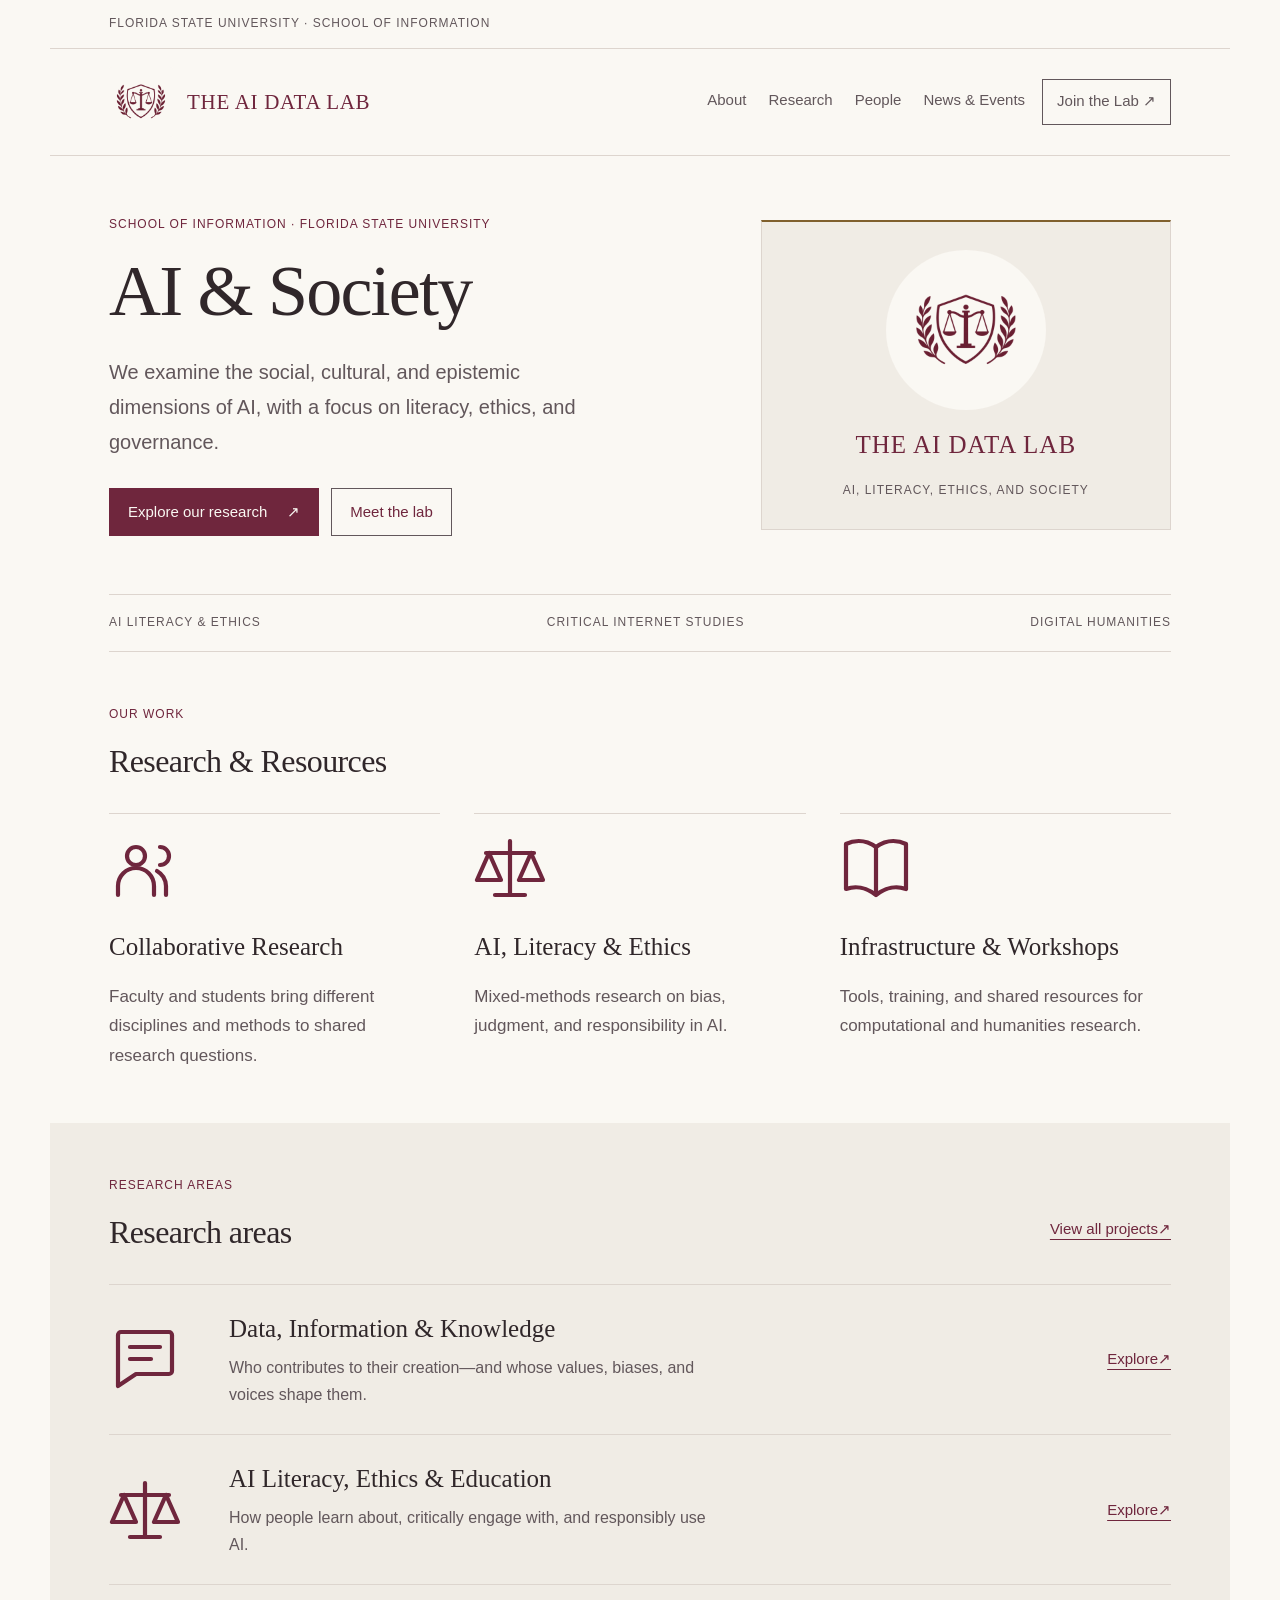
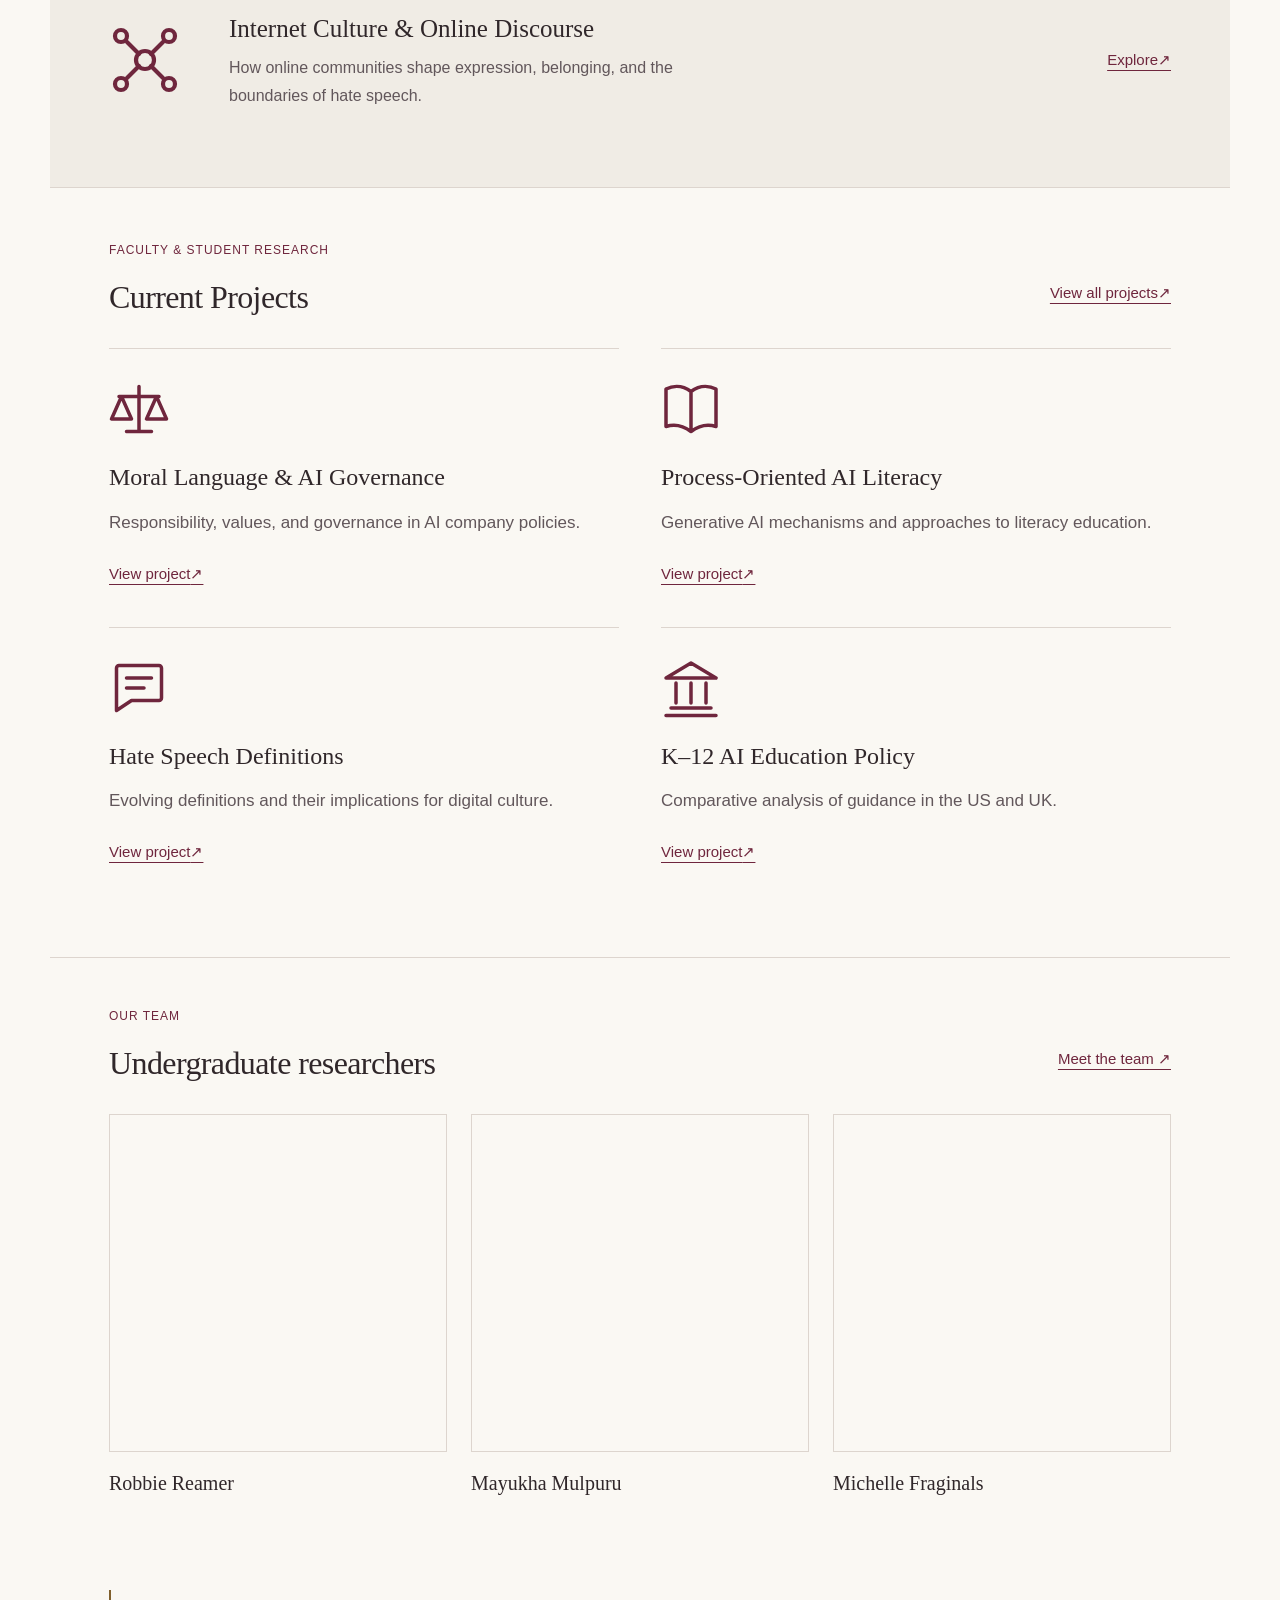
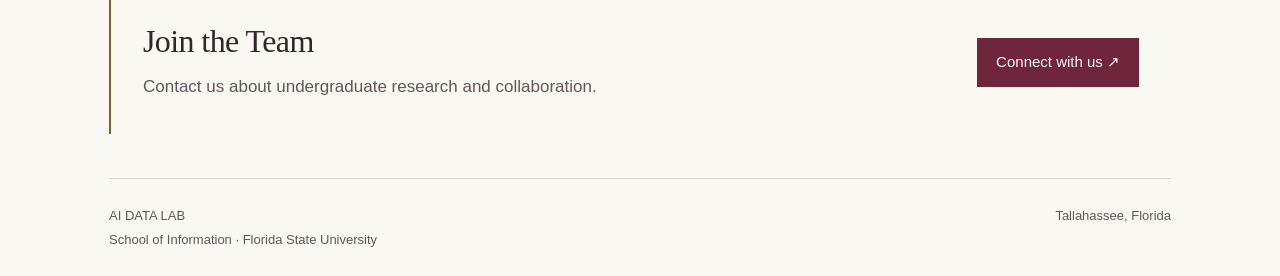
==== index.html @ b568119b "Add files via upload Update website" ====
<!doctype html>
<html lang="en"><head><meta charset="utf-8"><meta name="viewport" content="width=device-width, initial-scale=1"><meta name="description" content="AI Data Lab at Florida State University: interdisciplinary research on AI, literacy, ethics, governance, and society."><meta name="color-scheme" content="light dark"><title>AI Data Lab | Florida State University</title><link rel="icon" href="[data-uri]" type="image/png"><style>
#adl-preview{--adl-paper:light-dark(#faf8f3,#1e1b1b);--adl-ink:light-dark(#30272a,#f6eeea);--adl-wine:light-dark(#6f263d,#e2acbb);--adl-muted:light-dark(#71666a,#bdb0b4);--adl-rule:light-dark(#ddd5ce,#4b3d42);--adl-panel:light-dark(#f0ece5,#2c2528);--adl-gold:light-dark(#9a783e,#d6b878);color-scheme:light dark;background:var(--adl-paper);color:var(--adl-ink);font:15px/1.65 Arial,Helvetica,sans-serif;min-width:0}
#adl-preview *{box-sizing:border-box}#adl-preview h1,#adl-preview h2,#adl-preview h3,#adl-preview p{margin:0}#adl-preview button,#adl-preview a{font:inherit}#adl-preview button{cursor:auto}#adl-preview a{color:inherit}#adl-preview button:focus-visible,#adl-preview a:focus-visible{outline:2px solid var(--adl-gold);outline-offset:5px}#adl-preview .adl-top{padding:12px 5%;border-bottom:1px solid var(--adl-rule);font-size:10px;letter-spacing:2px;text-transform:uppercase;color:var(--adl-muted)}#adl-preview .adl-header{padding:22px 5%;display:flex;align-items:center;justify-content:space-between;gap:24px;border-bottom:1px solid var(--adl-rule)}#adl-preview .adl-brand{border:0;background:none;color:var(--adl-wine);display:flex;align-items:center;gap:12px;text-align:left;padding:0}#adl-preview .adl-mark{font-family:Georgia,serif;font-style:italic;font-size:34px;border:1px solid var(--adl-wine);width:44px;height:46px;display:grid;place-items:center;line-height:1}#adl-preview .adl-brand strong{font-size:16px;font-weight:500;letter-spacing:1px}#adl-preview .adl-brand small{display:block;font-size:10px;letter-spacing:1px;color:var(--adl-muted)}#adl-preview nav{display:flex;gap:22px;flex-wrap:wrap;align-items:center}#adl-preview nav button{padding:6px 0;background:none;border:0;border-bottom:1px solid transparent;color:var(--adl-muted);font-size:12px}#adl-preview nav button[aria-current="page"]{color:var(--adl-wine);border-bottom-color:var(--adl-wine)}#adl-preview nav button.adl-nav-join{padding:8px 14px;border:1px solid var(--adl-rule);color:var(--adl-ink)}#adl-preview .adl-hero{display:grid;grid-template-columns:1.15fr 1fr;align-items:center;gap:40px;padding:64px 5% 58px}#adl-preview .adl-eyebrow{font-size:10px;letter-spacing:2px;text-transform:uppercase;color:var(--adl-wine);display:block;margin-bottom:22px}#adl-preview h1{font:400 clamp(35px,5.1vw,61px)/1.09 Georgia,serif;letter-spacing:-1.8px}#adl-preview h1 em{font-weight:400;color:var(--adl-wine)}#adl-preview .adl-lead{max-width:470px;color:var(--adl-muted);font-size:15px;margin-top:24px;line-height:1.8}#adl-preview .adl-actions{display:flex;flex-wrap:wrap;gap:12px;margin-top:28px;align-items:center}#adl-preview .adl-action{border:1px solid var(--adl-wine);background:var(--adl-wine);color:var(--adl-paper);padding:12px 19px;font-size:12px;text-decoration:none;display:inline-flex;align-items:center;gap:20px}#adl-preview .adl-action.secondary{background:none;color:var(--adl-wine);border-color:var(--adl-rule)}#adl-preview .adl-art{padding:24px;background:var(--adl-panel);border-top:2px solid var(--adl-gold)}#adl-preview .adl-art img{width:100%;height:auto;display:block;background:#fff}#adl-preview .adl-art-label{display:flex;justify-content:space-between;gap:20px;margin-top:18px;font-size:9px;letter-spacing:1.2px;text-transform:uppercase;color:var(--adl-muted)}#adl-preview .adl-bar{border-block:1px solid var(--adl-rule);margin:0 5%;padding:17px 0;display:flex;gap:20px;justify-content:space-between;flex-wrap:wrap;font-size:10px;letter-spacing:1.5px;text-transform:uppercase;color:var(--adl-muted)}#adl-preview .adl-section{padding:48px 5%}#adl-preview .adl-section-head{display:flex;justify-content:space-between;align-items:end;gap:20px;margin-bottom:28px}#adl-preview h2{font:400 32px/1.2 Georgia,serif;letter-spacing:-.6px}#adl-preview .adl-textlink{border:0;background:none;color:var(--adl-wine);padding:0;font-size:12px;text-decoration:underline;text-underline-offset:5px}#adl-preview .adl-areas{display:grid;grid-template-columns:repeat(3,minmax(0,1fr));gap:28px}#adl-preview .adl-area{padding-top:18px;border-top:1px solid var(--adl-rule)}#adl-preview .adl-area i{color:var(--adl-gold);font-style:normal;font-size:11px;letter-spacing:1px}#adl-preview h3{font:400 21px/1.3 Georgia,serif;margin:14px 0 12px}#adl-preview .adl-area p,#adl-preview .adl-project p{font-size:13px;color:var(--adl-muted);line-height:1.75}#adl-preview .adl-projects{background:var(--adl-panel)}#adl-preview .adl-project{display:grid;grid-template-columns:1fr 1.1fr auto;align-items:center;gap:25px;padding:24px 0;border-top:1px solid var(--adl-rule)}#adl-preview .adl-project h3{margin:0;font-size:22px}#adl-preview .adl-project .adl-tag{font-size:9px;color:var(--adl-wine);text-transform:uppercase;letter-spacing:1.5px;margin-bottom:8px;display:block}#adl-preview .adl-invite{margin:44px 5%;padding:32px;border-left:2px solid var(--adl-gold);display:flex;align-items:center;justify-content:space-between;gap:24px}#adl-preview .adl-invite p{margin-top:10px;color:var(--adl-muted);font-size:13px;max-width:510px}#adl-preview footer{margin:0 5%;padding:25px 0;border-top:1px solid var(--adl-rule);display:flex;justify-content:space-between;gap:20px;font-size:11px;color:var(--adl-muted)}#adl-preview .adl-inner{padding:54px 5% 64px;min-height:500px}#adl-preview .adl-inner h1{font-size:48px}#adl-preview .adl-inner .adl-lead{max-width:650px;margin-bottom:36px}#adl-preview .adl-bio{display:grid;grid-template-columns:190px 1fr;gap:38px;margin-top:35px}#adl-preview .adl-bio img{width:100%;height:auto}#adl-preview .adl-bio p{color:var(--adl-muted);max-width:600px}#adl-preview .adl-email{overflow-wrap:anywhere;font-size:22px;color:var(--adl-wine)}#adl-preview [hidden]{display:none!important}
@media(max-width:720px){#adl-preview .adl-header{align-items:flex-start;flex-direction:column;gap:18px}#adl-preview nav{gap:18px}#adl-preview .adl-hero{grid-template-columns:1fr;padding-block:38px;gap:30px}#adl-preview h1{font-size:46px}#adl-preview .adl-art{max-width:430px}#adl-preview .adl-areas{grid-template-columns:1fr;gap:22px}#adl-preview .adl-project{grid-template-columns:1fr;gap:10px}#adl-preview .adl-project>span{display:none}#adl-preview .adl-invite{margin-block:20px;display:block;padding:24px}#adl-preview .adl-invite .adl-action{margin-top:22px}#adl-preview .adl-section-head{align-items:start;flex-direction:column}#adl-preview .adl-bio{grid-template-columns:1fr}#adl-preview .adl-bio img{max-width:190px}#adl-preview footer{flex-direction:column}#adl-preview .adl-inner h1{font-size:38px}}
#adl-preview{position:relative;font-size:16px;--adl-muted:light-dark(#62575b,#d0c2c7);--adl-gold:light-dark(#80602d,#d6b878)}
#adl-preview .adl-top{font-size:12px;letter-spacing:1px;padding-block:14px}
#adl-preview .adl-header{gap:24px;padding-block:18px}
#adl-preview .adl-brand{gap:14px;min-height:64px}
#adl-preview .adl-emblem{width:64px;height:70px;object-fit:contain;background:#faf8f3;border-radius:3px;padding:3px;flex-shrink:0}
#adl-preview .adl-brand strong{font-family:Georgia,serif;font-size:21px;letter-spacing:.7px;line-height:1.25;display:block}
#adl-preview .adl-brand small{font-size:12px;letter-spacing:.5px;margin-top:5px}
#adl-preview nav{gap:14px}
#adl-preview nav button{min-height:44px;font-size:14px;padding:9px 5px}
#adl-preview nav button.adl-nav-join{padding:9px 14px;border-color:var(--adl-muted)}
#adl-preview nav button[aria-current="page"]{border-bottom:3px solid var(--adl-wine);font-weight:600}
#adl-preview .adl-eyebrow{font-size:12px;letter-spacing:1.2px;margin-bottom:18px}
#adl-preview .adl-lead{font-size:17px;line-height:1.8}
#adl-preview .adl-action{min-height:48px;font-size:15px;padding:11px 18px;justify-content:center}
#adl-preview .adl-action.secondary{border-color:var(--adl-muted)}
#adl-preview .adl-bar{font-size:12px;letter-spacing:1px;gap:16px}
#adl-preview .adl-textlink{font-size:15px;min-height:44px;text-align:left;padding-block:8px}
#adl-preview .adl-area i,#adl-preview .adl-project .adl-tag{font-size:12px;letter-spacing:1px}
#adl-preview .adl-area p,#adl-preview .adl-project p,#adl-preview .adl-invite p{font-size:16px;line-height:1.8}
#adl-preview .adl-art{background:var(--adl-panel);padding:32px;text-align:center;display:flex;align-items:center;flex-direction:column;gap:20px}
#adl-preview .adl-art .adl-hero-crest{width:180px;height:180px;object-fit:contain;background:#faf8f3;border-radius:50%;padding:20px}
#adl-preview .adl-art-wordmark{font:400 29px/1.2 Georgia,serif;letter-spacing:1px;color:var(--adl-wine)}
#adl-preview .adl-art-label{display:block;margin:0;font-size:12px;line-height:1.7;letter-spacing:1px}
#adl-preview footer{font-size:13px;line-height:1.8}
#adl-preview :is(button,a):focus-visible{outline:3px solid var(--adl-wine);outline-offset:4px;box-shadow:0 0 0 6px var(--adl-paper)}
#adl-preview .adl-skip{position:absolute;top:8px;left:5%;z-index:10;transform:translateY(-180%);padding:12px 18px;background:var(--adl-paper);color:var(--adl-ink);border:2px solid var(--adl-wine);font-size:16px}
#adl-preview .adl-skip:focus{transform:none}
#adl-preview .adl-sr{position:absolute;width:1px;height:1px;padding:0;margin:-1px;overflow:hidden;clip-path:inset(50%);white-space:nowrap;border:0}
#adl-preview .adl-inner a:not(.adl-action){text-decoration:underline;text-underline-offset:4px;display:inline-block;min-height:44px;padding-block:5px}
#adl-preview .adl-email{font-size:clamp(18px,3vw,24px)}
@media(max-width:800px){#adl-preview .adl-header{align-items:flex-start;flex-direction:column;gap:12px}#adl-preview nav{width:100%;gap:5px 16px}#adl-preview .adl-hero{grid-template-columns:1fr;padding-block:38px}#adl-preview .adl-art{max-width:100%;width:100%}}
@media(max-width:420px){#adl-preview .adl-brand strong{font-size:19px}#adl-preview .adl-emblem{width:54px;height:60px}#adl-preview nav{gap:4px 10px}#adl-preview nav button{font-size:14px}#adl-preview h1{font-size:38px;letter-spacing:-1px}#adl-preview .adl-actions{align-items:stretch;flex-direction:column}#adl-preview .adl-inner{padding-top:36px}#adl-preview .adl-art-wordmark{font-size:25px}}
@media(prefers-reduced-motion:reduce){#adl-preview *,#adl-preview *::before,#adl-preview *::after{animation:none!important;transition:none!important;scroll-behavior:auto!important}}
@media(forced-colors:active){#adl-preview :is(button,a):focus-visible{outline:3px solid Highlight;box-shadow:none}#adl-preview nav button[aria-current="page"]{border-bottom:3px solid Highlight}#adl-preview .adl-action{border:2px solid ButtonText}}

#adl-preview .adl-project{grid-template-columns:1fr 1.15fr auto}#adl-preview .adl-project>button{white-space:nowrap}#adl-preview .adl-art{border:1px solid var(--adl-rule);border-top:2px solid var(--adl-gold)}#adl-preview .adl-art-wordmark{font-size:25px}#adl-preview .adl-hero{padding-block:50px}#adl-preview .adl-hero h1{font-size:clamp(44px,6vw,72px)}#adl-preview .adl-project h3{font-size:24px}#adl-preview .adl-area h3{margin-top:0}
@media(max-width:720px){#adl-preview .adl-project{grid-template-columns:1fr}#adl-preview .adl-project>button{justify-self:start}#adl-preview .adl-hero h1{font-size:44px}}
#adl-preview .adl-research-entry{display:grid;grid-template-columns:1fr 1.15fr;gap:40px;padding:34px 0;border-top:1px solid var(--adl-rule);scroll-margin-top:20px}
#adl-preview .adl-research-heading h2{font-size:28px;line-height:1.3}
#adl-preview .adl-research-heading .adl-eyebrow{margin-bottom:16px;line-height:1.7}
#adl-preview .adl-research-body>p{font-size:16px;line-height:1.8;color:var(--adl-muted);margin-bottom:18px}
#adl-preview details{border-top:1px solid var(--adl-rule)}
#adl-preview summary{min-height:48px;padding:12px 2px;font-size:14px;line-height:1.6;color:var(--adl-wine);text-decoration:underline;text-underline-offset:4px}
#adl-preview summary:focus-visible{outline:3px solid var(--adl-wine);outline-offset:4px}
#adl-preview .adl-citation{padding:6px 0 12px;font-size:14px;line-height:1.8;color:var(--adl-muted);overflow-wrap:anywhere}
#adl-preview .adl-citation a{font-size:14px;color:var(--adl-wine);margin-top:12px}
#adl-preview .adl-research-bottom{padding:32px 0;border-top:1px solid var(--adl-rule)}
#adl-preview .adl-research-bottom p{color:var(--adl-muted);margin:16px 0 24px;max-width:680px;font-size:16px;line-height:1.8}
#adl-preview .adl-home-ongoing{padding-top:36px;border-top:1px solid var(--adl-rule)}
#adl-preview .adl-home-projects{display:grid;grid-template-columns:1fr 1fr;gap:0 32px;margin-top:22px}
#adl-preview .adl-home-project{padding:22px 0;border-top:1px solid var(--adl-rule)}
#adl-preview .adl-home-project h3{font-size:23px;margin:0 0 12px}
#adl-preview .adl-home-project p{font-size:15px;color:var(--adl-muted);margin-bottom:12px}
@media(max-width:720px){#adl-preview .adl-research-entry{grid-template-columns:1fr;gap:20px}#adl-preview .adl-research-heading h2{font-size:26px}#adl-preview .adl-home-projects{grid-template-columns:1fr}}

/* Final reading rhythm. Edit colors in the variables at the start of site.css. */
html{scroll-behavior:smooth;scroll-padding-top:24px}body{margin:0;background:#faf8f3}#adl-preview{max-width:1180px;margin-inline:auto;font-size:18px}#adl-preview .adl-lead{max-width:62ch;font-size:18px;line-height:1.8}#adl-preview .adl-hero{grid-template-columns:1.25fr .85fr;gap:48px;padding-block:58px}#adl-preview .adl-art{padding:28px}#adl-preview .adl-art .adl-hero-crest{width:160px;height:160px}#adl-preview .adl-section{padding-block:52px}#adl-preview .adl-areas{gap:34px}#adl-preview .adl-area p,#adl-preview .adl-project p,#adl-preview .adl-home-project p,#adl-preview .adl-invite p,#adl-preview .adl-bio p{font-size:17px;line-height:1.85;max-width:65ch}#adl-preview .adl-area h3{font-size:25px;line-height:1.35;margin-bottom:18px}#adl-preview .adl-bar{line-height:1.8}#adl-preview .adl-project{padding-block:30px;gap:32px}#adl-preview .adl-project h3{font-size:25px;line-height:1.4}#adl-preview .adl-inner{padding-top:48px}#adl-preview .adl-research-entry{grid-template-columns:minmax(0,.9fr) minmax(0,1.1fr);gap:48px;padding-block:42px}#adl-preview .adl-research-heading h2{font-size:30px;line-height:1.35}#adl-preview .adl-research-body>p{font-size:18px;line-height:1.85;max-width:58ch}#adl-preview .adl-citation{font-size:16px;line-height:1.85}#adl-preview .adl-citation a,#adl-preview summary{font-size:16px}#adl-preview summary{padding-block:16px}#adl-preview .adl-home-projects{gap:0 42px}#adl-preview .adl-home-project{padding-block:30px}#adl-preview .adl-home-project h3{font-size:25px;line-height:1.4}#adl-preview .adl-eyebrow{line-height:1.7;letter-spacing:1px}#adl-preview .adl-project>span{display:none}#adl-preview a.adl-brand{text-decoration:none}#adl-preview nav a{display:inline-flex;align-items:center;min-height:46px;padding:8px 5px;color:var(--adl-muted);font-size:15px;text-decoration:none;border-bottom:3px solid transparent}#adl-preview nav a[aria-current=page]{color:var(--adl-wine);border-bottom-color:var(--adl-wine);font-weight:600}#adl-preview nav .adl-nav-join{padding:8px 14px;border:1px solid var(--adl-muted)}#adl-preview a.adl-textlink{display:inline-flex;align-items:center;min-height:46px;line-height:1.6}#adl-preview .adl-people{margin-top:48px;padding-top:32px;border-top:1px solid var(--adl-rule)}#adl-preview .adl-people p{max-width:66ch;font-size:17px;line-height:1.85;color:var(--adl-muted);margin-top:16px}#adl-preview .adl-logo-background{background:#faf8f3}#adl-preview .adl-action span{white-space:nowrap}#adl-preview .adl-skip{position:absolute;clip-path:inset(100%);transform:none}#adl-preview .adl-skip:focus{clip-path:none}#adl-preview .adl-main:focus{outline:none}#adl-preview a,#adl-preview button,#adl-preview summary{touch-action:manipulation;overflow-wrap:anywhere}#adl-preview [id]{scroll-margin-top:28px}#adl-preview .adl-research-list{margin-top:40px}#adl-preview .adl-section-head{margin-bottom:32px}#adl-preview .adl-inner .adl-bio h2{font-size:32px}
@media(max-width:850px){#adl-preview .adl-hero,#adl-preview .adl-research-entry{grid-template-columns:1fr}#adl-preview .adl-art{max-width:430px;justify-self:start;width:100%}#adl-preview .adl-areas{grid-template-columns:1fr}#adl-preview .adl-area{padding-top:24px}#adl-preview .adl-area p{max-width:65ch}#adl-preview .adl-area h3 br{display:none}#adl-preview .adl-research-entry{gap:22px}#adl-preview .adl-project{grid-template-columns:1fr;gap:15px}#adl-preview .adl-project>a{justify-self:start}}
@media(max-width:520px){#adl-preview .adl-top{font-size:12px;padding-inline:6%}#adl-preview .adl-header,#adl-preview .adl-inner,#adl-preview .adl-section,#adl-preview .adl-hero{padding-inline:6%}#adl-preview h2{font-size:28px}#adl-preview .adl-research-heading h2{font-size:27px}#adl-preview .adl-home-projects{grid-template-columns:1fr}#adl-preview .adl-bio{grid-template-columns:1fr}#adl-preview .adl-inner h1{font-size:40px}#adl-preview nav{gap:4px 12px}#adl-preview .adl-brand strong{font-size:19px}#adl-preview .adl-invite{margin-inline:6%;padding-inline:20px}#adl-preview .adl-research-entry br{display:none}}
@media(prefers-reduced-motion:reduce){html{scroll-behavior:auto}}
@media(prefers-color-scheme:dark){body{background:#1e1b1b}}
@media print{body,#adl-preview{background:#fff!important;color:#000!important}#adl-preview nav,#adl-preview .adl-skip{display:none}#adl-preview{max-width:none}#adl-preview .adl-research-entry{break-inside:avoid}#adl-preview details{display:block}#adl-preview details>*{display:block}#adl-preview a{color:inherit}}

/* People: open editorial columns, consistent portraits, short readable biographies. */
#adl-preview .adl-people-page{padding-bottom:20px}
#adl-preview .adl-people-intro{max-width:760px;margin-bottom:54px}
#adl-preview .adl-people-intro .adl-lead{margin-bottom:0}
#adl-preview .adl-roster-heading{padding-top:28px;border-top:1px solid var(--adl-rule);display:flex;justify-content:space-between;align-items:baseline;gap:24px;margin-bottom:32px}
#adl-preview .adl-roster-heading h2{font:400 25px/1.4 Georgia,serif}
#adl-preview .adl-roster-heading>p{font-size:13px;line-height:1.7;color:var(--adl-muted);max-width:270px}
#adl-preview .adl-student-grid{display:grid;grid-template-columns:repeat(3,minmax(0,1fr));gap:34px}
#adl-preview .adl-student{min-width:0}
#adl-preview .adl-student-photo{position:relative;aspect-ratio:4/5;overflow:hidden;background:var(--adl-panel)}
#adl-preview .adl-student-photo img{position:absolute;top:0;width:300%;height:100%;max-width:none;object-fit:cover}
#adl-preview .adl-demo-left{left:0}#adl-preview .adl-demo-middle{left:-100%}#adl-preview .adl-demo-right{left:-200%}
#adl-preview .adl-student-copy{padding-top:24px}
#adl-preview .adl-profile-type{font-size:12px;line-height:1.6;color:var(--adl-muted);margin-bottom:8px}
#adl-preview .adl-student h3{font:400 29px/1.3 Georgia,serif;margin:0 0 8px;letter-spacing:-.3px}
#adl-preview .adl-student-role{font-size:15px;color:var(--adl-wine);line-height:1.6}
#adl-preview .adl-student-field{font-size:14px;color:var(--adl-muted);margin-top:3px}
#adl-preview .adl-student-description{font-size:17px;line-height:1.85;color:var(--adl-ink);margin-top:20px;max-width:35ch}
#adl-preview .adl-student-interest{margin-top:24px;padding-top:18px;border-top:1px solid var(--adl-rule);font-size:15px;line-height:1.7;color:var(--adl-ink)}
#adl-preview .adl-student-interest span{display:block;font-size:12px;color:var(--adl-muted);margin-bottom:4px}
#adl-preview .adl-team-join{display:grid;grid-template-columns:1fr 1.35fr;gap:48px;margin-top:64px;padding:42px 0;border-top:2px solid var(--adl-wine)}
#adl-preview .adl-team-join h2{font-size:39px}
#adl-preview .adl-team-join p{font-size:18px;line-height:1.85;color:var(--adl-muted);max-width:52ch;margin-bottom:24px}
#adl-preview .adl-team-join .adl-textlink{margin-left:20px}
#adl-preview .adl-bio{grid-template-columns:220px minmax(0,1fr);gap:48px;padding-top:32px;border-top:1px solid var(--adl-rule);align-items:start}
#adl-preview .adl-bio>img{width:100%;aspect-ratio:4/5;object-fit:cover;object-position:center 20%}
#adl-preview .adl-bio p{font-size:18px;line-height:1.9;max-width:58ch}
#adl-preview nav{gap:12px}
@media(max-width:900px){#adl-preview .adl-roster-heading{align-items:flex-start;flex-direction:column;gap:8px}#adl-preview .adl-roster-heading>p{max-width:none}#adl-preview .adl-student-grid{gap:24px}#adl-preview .adl-student h3{font-size:25px}#adl-preview .adl-team-join{grid-template-columns:1fr;gap:20px}}
@media(max-width:650px){#adl-preview .adl-student-grid{grid-template-columns:1fr;gap:38px}#adl-preview .adl-student{display:grid;grid-template-columns:120px minmax(0,1fr);gap:22px}#adl-preview .adl-student-copy{padding:0}#adl-preview .adl-student-description{grid-column:1/-1;font-size:16px}#adl-preview .adl-student h3{font-size:26px}#adl-preview .adl-student-interest{margin-top:16px}#adl-preview .adl-bio{grid-template-columns:1fr;gap:24px}#adl-preview .adl-bio>img{max-width:220px}#adl-preview .adl-team-join{margin-top:42px}#adl-preview .adl-team-join .adl-textlink{margin:14px 0 0;display:flex}}
@media(max-width:400px){#adl-preview .adl-student{grid-template-columns:1fr}#adl-preview .adl-student-photo{max-width:100%;aspect-ratio:4/3}#adl-preview .adl-student-photo img{object-position:center 25%}#adl-preview .adl-student-grid{gap:44px}}

#adl-preview .adl-student-photo img.adl-real-portrait{left:0;width:100%;height:100%;object-fit:cover;object-position:center top}
#adl-preview .adl-student-photo img{object-position:center 20%}

#adl-preview .adl-feature-icon{width:44px;height:44px;color:var(--adl-wine);margin-bottom:24px;display:block}
#adl-preview .adl-feature-icon svg{display:block;width:100%;height:100%;stroke:currentColor;fill:none;stroke-width:1.4;stroke-linecap:round;stroke-linejoin:round}
#adl-preview .adl-areas h3{font-size:25px;line-height:1.35}#adl-preview .adl-areas p{font-size:17px;line-height:1.75;max-width:34ch}
#adl-preview .adl-projects .adl-project{grid-template-columns:64px 1fr auto;gap:24px;padding-block:26px}
#adl-preview .adl-projects .adl-project .adl-feature-icon{margin:0;width:44px;height:44px}
#adl-preview .adl-projects .adl-project h3{font-size:25px;margin-bottom:8px}
#adl-preview .adl-projects .adl-project p{font-size:16px;line-height:1.7;max-width:55ch}
#adl-preview .adl-home-project .adl-feature-icon{width:34px;height:34px;margin-bottom:18px}
#adl-preview .adl-home-project h3{font-size:24px}
#adl-preview .adl-team-preview{padding:48px 5%;border-top:1px solid var(--adl-rule)}
#adl-preview .adl-team-preview-grid{display:grid;grid-template-columns:repeat(3,minmax(0,1fr));gap:24px}
#adl-preview .adl-team-preview-grid .adl-student-photo{aspect-ratio:1/1}
#adl-preview .adl-team-preview-grid p{font-size:14px;color:var(--adl-muted);margin-top:12px}
#adl-preview .adl-research-heading .adl-feature-icon{width:36px;height:36px;margin-bottom:18px}
#adl-preview .adl-hero .adl-lead{max-width:45ch;font-size:20px;line-height:1.75}
#adl-preview .adl-roster-heading>p{font-size:12px}
@media(max-width:650px){#adl-preview .adl-projects .adl-project{grid-template-columns:44px minmax(0,1fr);gap:16px}#adl-preview .adl-projects .adl-project>a{grid-column:2}#adl-preview .adl-team-preview-grid{gap:12px}#adl-preview .adl-team-preview{padding-inline:6%}#adl-preview .adl-team-preview-grid p{font-size:12px}}

#adl-preview .adl-projects .adl-project>.adl-feature-icon{display:block}#adl-preview .adl-projects .adl-project>div{min-width:0}
/* Larger section icons; retain comfortable mobile proportions. */
#adl-preview .adl-feature-icon{width:72px;height:72px;margin-bottom:26px;flex-shrink:0}
#adl-preview .adl-projects .adl-project{grid-template-columns:92px minmax(0,1fr) auto;gap:28px}
#adl-preview .adl-projects .adl-project .adl-feature-icon{width:72px;height:72px;margin:0}
#adl-preview .adl-home-project .adl-feature-icon{width:60px;height:60px;margin-bottom:22px}
#adl-preview .adl-research-heading .adl-feature-icon{width:60px;height:60px;margin-bottom:22px}
#adl-preview .adl-feature-icon>svg{width:100%;height:100%;display:block}
@media(max-width:650px){#adl-preview .adl-feature-icon{width:60px;height:60px}#adl-preview .adl-projects .adl-project{grid-template-columns:64px minmax(0,1fr);gap:20px}#adl-preview .adl-projects .adl-project .adl-feature-icon{width:56px;height:56px}#adl-preview .adl-home-project .adl-feature-icon,#adl-preview .adl-research-heading .adl-feature-icon{width:52px;height:52px}}

#adl-preview .adl-photo-empty{background:transparent;border:1px solid var(--adl-rule)}#adl-preview .adl-student-description+.adl-student-description{margin-top:14px}#adl-preview .adl-team-preview-grid .adl-team-name{font:400 20px/1.5 Georgia,serif;color:var(--adl-ink);margin-top:16px}

#adl-preview .adl-project-team{font-size:15px;line-height:1.8;color:var(--adl-muted);margin:18px 0 24px}#adl-preview .adl-project-team strong{font-weight:500}#adl-preview .adl-project-team a{color:var(--adl-wine);text-underline-offset:4px}#adl-preview .adl-student-interest a{color:var(--adl-wine);display:inline-block;min-height:44px;padding-block:7px}
</style></head>
<body><div id="adl-preview"><a class="adl-skip" href="#adl-main">Skip to main content</a><div class="adl-top">Florida State University · School of Information</div>
<header class="adl-header">
<a href="index.html" class="adl-brand" aria-label="AI Data Lab home"><img class="adl-emblem" src="[data-uri]" alt=""><span><strong>THE AI DATA LAB</strong></span></a>
<nav aria-label="Primary navigation"><a href="about.html">About</a><a href="current-projects.html">Research</a><a href="people.html">People</a><a href="news-events.html">News &amp; Events</a><a href="join-us.html" class="adl-nav-join">Join the Lab ↗</a></nav>
</header>
<main class="adl-main" id="adl-main" tabindex="-1"><section>
<div class="adl-hero"><div><span class="adl-eyebrow">School of Information · Florida State University</span><h1>AI &amp; Society</h1><p class="adl-lead">We examine the social, cultural, and epistemic dimensions of AI, with a focus on literacy, ethics, and governance.</p><div class="adl-actions"><a href="current-projects.html" class="adl-action ">Explore our research <span aria-hidden="true">↗</span></a><a href="people.html" class="adl-action secondary">Meet the lab</a></div></div><div class="adl-art"><img class="adl-hero-crest" src="[data-uri]" alt=""><div class="adl-art-wordmark">THE AI DATA LAB</div><div class="adl-art-label">AI, literacy, ethics, and society</div></div></div>
<div class="adl-bar"><span>AI literacy &amp; ethics</span><span>Critical internet studies</span><span>Digital humanities</span></div>
<section class="adl-section"><div class="adl-section-head"><div><span class="adl-eyebrow">Our work</span><h2>Research &amp; Resources</h2></div></div><div class="adl-areas"><article class="adl-area"><span class="adl-feature-icon" aria-hidden="true"><svg viewBox="0 0 24 24"><circle cx="9" cy="8" r="3"/><path d="M3 21v-3a6 6 0 0 1 12 0v3M17 5a3 3 0 0 1 0 6m2 10v-3a6 6 0 0 0-3-5"/></svg></span><h3>Collaborative Research</h3><p>Faculty and students bring different disciplines and methods to shared research questions.</p></article><article class="adl-area"><span class="adl-feature-icon" aria-hidden="true"><svg viewBox="0 0 24 24"><path d="M12 3v18M7 21h10M4 7h16M5 7l-4 9h8L5 7Zm14 0-4 9h8l-4-9Z"/></svg></span><h3>AI, Literacy &amp; Ethics</h3><p>Mixed-methods research on bias, judgment, and responsibility in AI.</p></article><article class="adl-area"><span class="adl-feature-icon" aria-hidden="true"><svg viewBox="0 0 24 24"><path d="M12 5v16M12 5C8 2 4 3 2 4v15c3-1 6-1 10 2 4-3 7-3 10-2V4c-2-1-6-2-10 1Z"/></svg></span><h3>Infrastructure &amp; Workshops</h3><p>Tools, training, and shared resources for computational and humanities research.</p></article></div></section>
<section class="adl-section adl-projects"><div class="adl-section-head"><div><span class="adl-eyebrow">Research areas</span><h2>Research areas</h2></div><a href="current-projects.html" class="adl-textlink ">View all projects <span aria-hidden="true">↗</span></a></div><article class="adl-project"><span class="adl-feature-icon" aria-hidden="true"><svg viewBox="0 0 24 24"><path d="M4 3h16a1 1 0 0 1 1 1v12a1 1 0 0 1-1 1H9l-6 4V4a1 1 0 0 1 1-1ZM7 8h10M7 12h7"/></svg></span><div><h3>Data, Information &amp; Knowledge</h3><p>Who contributes to their creation—and whose values, biases, and voices shape them.</p></div><a href="current-projects.html#adl-hate-speech" class="adl-textlink " aria-label="Explore Data, Information &amp; Knowledge">Explore <span aria-hidden="true">↗</span></a></article><article class="adl-project"><span class="adl-feature-icon" aria-hidden="true"><svg viewBox="0 0 24 24"><path d="M12 3v18M7 21h10M4 7h16M5 7l-4 9h8L5 7Zm14 0-4 9h8l-4-9Z"/></svg></span><div><h3>AI Literacy, Ethics &amp; Education</h3><p>How people learn about, critically engage with, and responsibly use AI.</p></div><a href="current-projects.html#adl-governance" class="adl-textlink " aria-label="Explore AI Literacy, Ethics &amp; Education">Explore <span aria-hidden="true">↗</span></a></article><article class="adl-project"><span class="adl-feature-icon" aria-hidden="true"><svg viewBox="0 0 24 24"><circle cx="12" cy="12" r="3"/><circle cx="4" cy="4" r="2"/><circle cx="20" cy="4" r="2"/><circle cx="4" cy="20" r="2"/><circle cx="20" cy="20" r="2"/><path d="m6 6 4 4m4 4 4 4m-8-4-4 4m8-8 4-4"/></svg></span><div><h3>Internet Culture &amp; Online Discourse</h3><p>How online communities shape expression, belonging, and the boundaries of hate speech.</p></div><a href="current-projects.html" class="adl-textlink " aria-label="Explore Internet Culture &amp; Online Discourse">Explore <span aria-hidden="true">↗</span></a></article></section>
<section class="adl-section adl-home-ongoing"><div class="adl-section-head"><div><span class="adl-eyebrow">Faculty &amp; student research</span><h2>Current Projects</h2></div><a href="current-projects.html" class="adl-textlink ">View all projects <span aria-hidden="true">↗</span></a></div><div class="adl-home-projects"><article class="adl-home-project"><span class="adl-feature-icon" aria-hidden="true"><svg viewBox="0 0 24 24"><path d="M12 3v18M7 21h10M4 7h16M5 7l-4 9h8L5 7Zm14 0-4 9h8l-4-9Z"/></svg></span><h3>Moral Language &amp; AI Governance</h3><p>Responsibility, values, and governance in AI company policies.</p><a href="current-projects.html#adl-governance" class="adl-textlink " aria-label="View Moral Language &amp; AI Governance project">View project <span aria-hidden="true">↗</span></a></article><article class="adl-home-project"><span class="adl-feature-icon" aria-hidden="true"><svg viewBox="0 0 24 24"><path d="M12 5v16M12 5C8 2 4 3 2 4v15c3-1 6-1 10 2 4-3 7-3 10-2V4c-2-1-6-2-10 1Z"/></svg></span><h3>Process-Oriented AI Literacy</h3><p>Generative AI mechanisms and approaches to literacy education.</p><a href="current-projects.html#adl-literacy" class="adl-textlink " aria-label="View Process-Oriented AI Literacy project">View project <span aria-hidden="true">↗</span></a></article><article class="adl-home-project"><span class="adl-feature-icon" aria-hidden="true"><svg viewBox="0 0 24 24"><path d="M4 3h16a1 1 0 0 1 1 1v12a1 1 0 0 1-1 1H9l-6 4V4a1 1 0 0 1 1-1ZM7 8h10M7 12h7"/></svg></span><h3>Hate Speech Definitions</h3><p>Evolving definitions and their implications for digital culture.</p><a href="current-projects.html#adl-hate-speech" class="adl-textlink " aria-label="View Hate Speech Definitions project">View project <span aria-hidden="true">↗</span></a></article><article class="adl-home-project"><span class="adl-feature-icon" aria-hidden="true"><svg viewBox="0 0 24 24"><path d="m2 8 10-6 10 6H2Zm2 12h16M2 23h20M6 10v8m6-8v8m6-8v8"/></svg></span><h3>K–12 AI Education Policy</h3><p>Comparative analysis of guidance in the US and UK.</p><a href="current-projects.html#adl-education-policy" class="adl-textlink " aria-label="View K–12 AI Education Policy project">View project <span aria-hidden="true">↗</span></a></article></div></section><section class="adl-team-preview"><div class="adl-section-head"><div><span class="adl-eyebrow">Our team</span><h2>Undergraduate researchers</h2></div><a class="adl-textlink" href="people.html">Meet the team ↗</a></div><div class="adl-team-preview-grid"><div><div class="adl-student-photo adl-photo-empty" aria-hidden="true"></div><p class="adl-team-name">Robbie Reamer</p></div><div><div class="adl-student-photo adl-photo-empty" aria-hidden="true"></div><p class="adl-team-name">Mayukha Mulpuru</p></div><div><div class="adl-student-photo adl-photo-empty" aria-hidden="true"></div><p class="adl-team-name">Michelle Fraginals</p></div></div></section><section class="adl-invite"><div><h2>Join the Team</h2><p>Contact us about undergraduate research and collaboration.</p></div><a href="join-us.html" class="adl-action ">Connect with us ↗</a></section>
</section></main><footer><span>AI DATA LAB <br>School of Information · Florida State University</span><span>Tallahassee, Florida</span></footer></div></body></html>
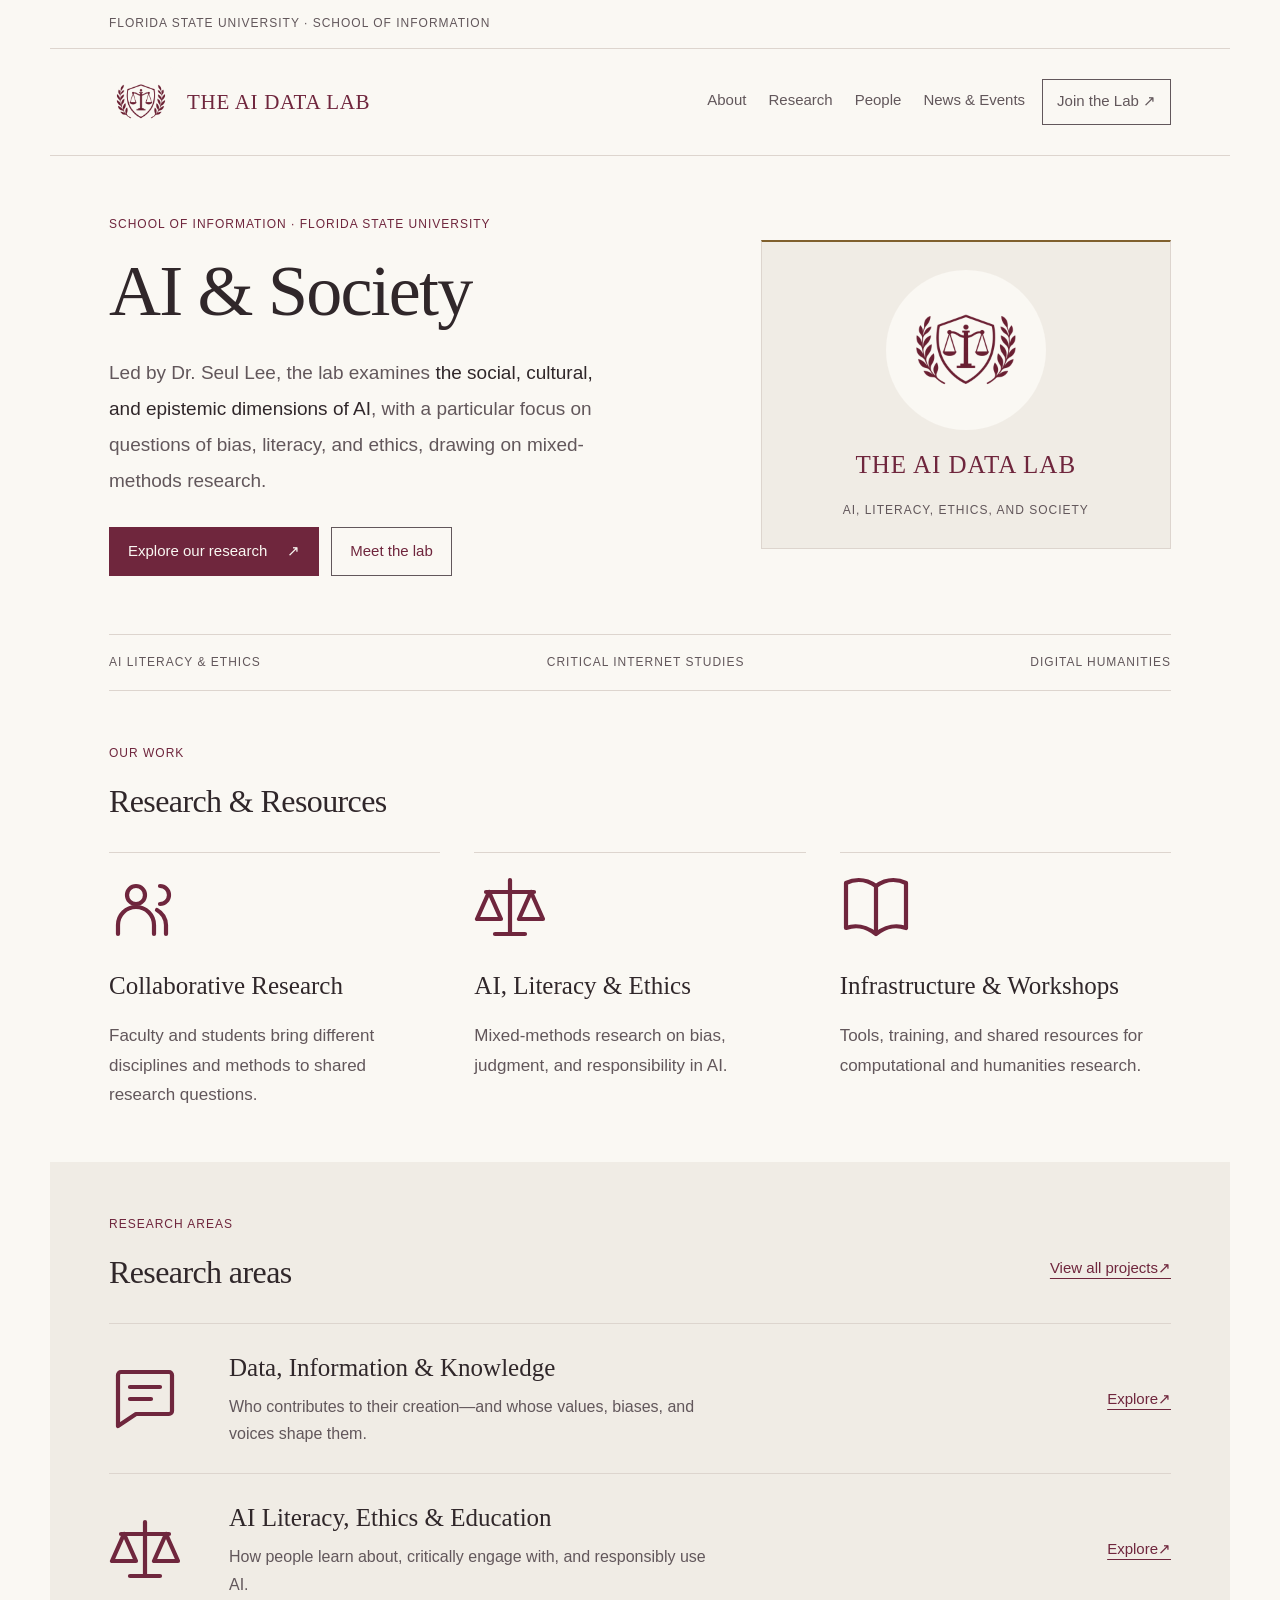
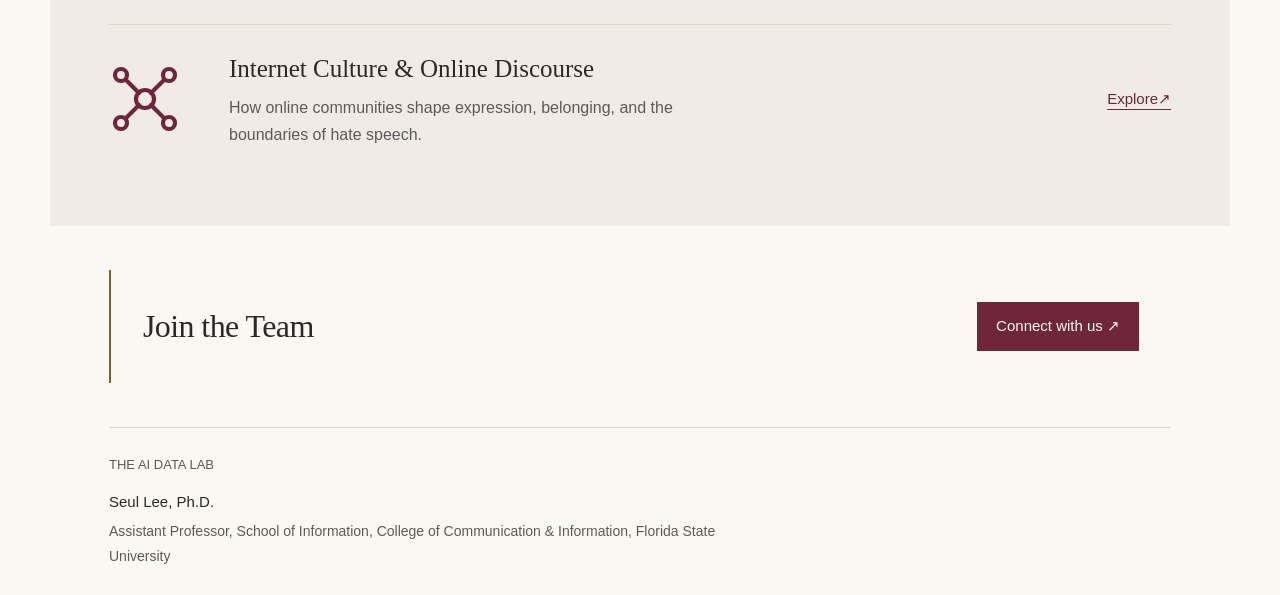
==== commit fc1d8ade: "Add files via upload Update website" ====
--- a/index.html
+++ b/index.html
@@ -132,6 +132,10 @@
 #adl-preview .adl-photo-empty{background:transparent;border:1px solid var(--adl-rule)}#adl-preview .adl-student-description+.adl-student-description{margin-top:14px}#adl-preview .adl-team-preview-grid .adl-team-name{font:400 20px/1.5 Georgia,serif;color:var(--adl-ink);margin-top:16px}
 
 #adl-preview .adl-project-team{font-size:15px;line-height:1.8;color:var(--adl-muted);margin:18px 0 24px}#adl-preview .adl-project-team strong{font-weight:500}#adl-preview .adl-project-team a{color:var(--adl-wine);text-underline-offset:4px}#adl-preview .adl-student-interest a{color:var(--adl-wine);display:inline-block;min-height:44px;padding-block:7px}
+
+#adl-preview .adl-hero .adl-lab-intro{font-size:19px;line-height:1.9;max-width:49ch;color:var(--adl-muted)}#adl-preview .adl-lab-intro strong{font-weight:500;color:var(--adl-ink)}#adl-preview .adl-hero{align-items:center}@media(max-width:650px){#adl-preview .adl-hero .adl-lab-intro{font-size:18px;line-height:1.85}}
+
+#adl-preview .adl-footer-name{margin-top:12px;font-size:15px;color:var(--adl-ink)}#adl-preview .adl-footer-affiliation{max-width:78ch;margin-top:4px;font-size:14px;line-height:1.8;color:var(--adl-muted)}
 </style></head>
 <body><div id="adl-preview"><a class="adl-skip" href="#adl-main">Skip to main content</a><div class="adl-top">Florida State University · School of Information</div>
 <header class="adl-header">
@@ -139,9 +143,9 @@
 <nav aria-label="Primary navigation"><a href="about.html">About</a><a href="current-projects.html">Research</a><a href="people.html">People</a><a href="news-events.html">News &amp; Events</a><a href="join-us.html" class="adl-nav-join">Join the Lab ↗</a></nav>
 </header>
 <main class="adl-main" id="adl-main" tabindex="-1"><section>
-<div class="adl-hero"><div><span class="adl-eyebrow">School of Information · Florida State University</span><h1>AI &amp; Society</h1><p class="adl-lead">We examine the social, cultural, and epistemic dimensions of AI, with a focus on literacy, ethics, and governance.</p><div class="adl-actions"><a href="current-projects.html" class="adl-action ">Explore our research <span aria-hidden="true">↗</span></a><a href="people.html" class="adl-action secondary">Meet the lab</a></div></div><div class="adl-art"><img class="adl-hero-crest" src="[data-uri]" alt=""><div class="adl-art-wordmark">THE AI DATA LAB</div><div class="adl-art-label">AI, literacy, ethics, and society</div></div></div>
+<div class="adl-hero"><div><span class="adl-eyebrow">School of Information · Florida State University</span><h1>AI &amp; Society</h1><p class="adl-lead adl-lab-intro">Led by Dr. Seul Lee, the lab examines <strong>the social, cultural, and epistemic dimensions of AI</strong>, with a particular focus on questions of bias, literacy, and ethics, drawing on mixed-methods research.</p><div class="adl-actions"><a href="current-projects.html" class="adl-action ">Explore our research <span aria-hidden="true">↗</span></a><a href="people.html" class="adl-action secondary">Meet the lab</a></div></div><div class="adl-art"><img class="adl-hero-crest" src="[data-uri]" alt=""><div class="adl-art-wordmark">THE AI DATA LAB</div><div class="adl-art-label">AI, literacy, ethics, and society</div></div></div>
 <div class="adl-bar"><span>AI literacy &amp; ethics</span><span>Critical internet studies</span><span>Digital humanities</span></div>
 <section class="adl-section"><div class="adl-section-head"><div><span class="adl-eyebrow">Our work</span><h2>Research &amp; Resources</h2></div></div><div class="adl-areas"><article class="adl-area"><span class="adl-feature-icon" aria-hidden="true"><svg viewBox="0 0 24 24"><circle cx="9" cy="8" r="3"/><path d="M3 21v-3a6 6 0 0 1 12 0v3M17 5a3 3 0 0 1 0 6m2 10v-3a6 6 0 0 0-3-5"/></svg></span><h3>Collaborative Research</h3><p>Faculty and students bring different disciplines and methods to shared research questions.</p></article><article class="adl-area"><span class="adl-feature-icon" aria-hidden="true"><svg viewBox="0 0 24 24"><path d="M12 3v18M7 21h10M4 7h16M5 7l-4 9h8L5 7Zm14 0-4 9h8l-4-9Z"/></svg></span><h3>AI, Literacy &amp; Ethics</h3><p>Mixed-methods research on bias, judgment, and responsibility in AI.</p></article><article class="adl-area"><span class="adl-feature-icon" aria-hidden="true"><svg viewBox="0 0 24 24"><path d="M12 5v16M12 5C8 2 4 3 2 4v15c3-1 6-1 10 2 4-3 7-3 10-2V4c-2-1-6-2-10 1Z"/></svg></span><h3>Infrastructure &amp; Workshops</h3><p>Tools, training, and shared resources for computational and humanities research.</p></article></div></section>
 <section class="adl-section adl-projects"><div class="adl-section-head"><div><span class="adl-eyebrow">Research areas</span><h2>Research areas</h2></div><a href="current-projects.html" class="adl-textlink ">View all projects <span aria-hidden="true">↗</span></a></div><article class="adl-project"><span class="adl-feature-icon" aria-hidden="true"><svg viewBox="0 0 24 24"><path d="M4 3h16a1 1 0 0 1 1 1v12a1 1 0 0 1-1 1H9l-6 4V4a1 1 0 0 1 1-1ZM7 8h10M7 12h7"/></svg></span><div><h3>Data, Information &amp; Knowledge</h3><p>Who contributes to their creation—and whose values, biases, and voices shape them.</p></div><a href="current-projects.html#adl-hate-speech" class="adl-textlink " aria-label="Explore Data, Information &amp; Knowledge">Explore <span aria-hidden="true">↗</span></a></article><article class="adl-project"><span class="adl-feature-icon" aria-hidden="true"><svg viewBox="0 0 24 24"><path d="M12 3v18M7 21h10M4 7h16M5 7l-4 9h8L5 7Zm14 0-4 9h8l-4-9Z"/></svg></span><div><h3>AI Literacy, Ethics &amp; Education</h3><p>How people learn about, critically engage with, and responsibly use AI.</p></div><a href="current-projects.html#adl-governance" class="adl-textlink " aria-label="Explore AI Literacy, Ethics &amp; Education">Explore <span aria-hidden="true">↗</span></a></article><article class="adl-project"><span class="adl-feature-icon" aria-hidden="true"><svg viewBox="0 0 24 24"><circle cx="12" cy="12" r="3"/><circle cx="4" cy="4" r="2"/><circle cx="20" cy="4" r="2"/><circle cx="4" cy="20" r="2"/><circle cx="20" cy="20" r="2"/><path d="m6 6 4 4m4 4 4 4m-8-4-4 4m8-8 4-4"/></svg></span><div><h3>Internet Culture &amp; Online Discourse</h3><p>How online communities shape expression, belonging, and the boundaries of hate speech.</p></div><a href="current-projects.html" class="adl-textlink " aria-label="Explore Internet Culture &amp; Online Discourse">Explore <span aria-hidden="true">↗</span></a></article></section>
-<section class="adl-section adl-home-ongoing"><div class="adl-section-head"><div><span class="adl-eyebrow">Faculty &amp; student research</span><h2>Current Projects</h2></div><a href="current-projects.html" class="adl-textlink ">View all projects <span aria-hidden="true">↗</span></a></div><div class="adl-home-projects"><article class="adl-home-project"><span class="adl-feature-icon" aria-hidden="true"><svg viewBox="0 0 24 24"><path d="M12 3v18M7 21h10M4 7h16M5 7l-4 9h8L5 7Zm14 0-4 9h8l-4-9Z"/></svg></span><h3>Moral Language &amp; AI Governance</h3><p>Responsibility, values, and governance in AI company policies.</p><a href="current-projects.html#adl-governance" class="adl-textlink " aria-label="View Moral Language &amp; AI Governance project">View project <span aria-hidden="true">↗</span></a></article><article class="adl-home-project"><span class="adl-feature-icon" aria-hidden="true"><svg viewBox="0 0 24 24"><path d="M12 5v16M12 5C8 2 4 3 2 4v15c3-1 6-1 10 2 4-3 7-3 10-2V4c-2-1-6-2-10 1Z"/></svg></span><h3>Process-Oriented AI Literacy</h3><p>Generative AI mechanisms and approaches to literacy education.</p><a href="current-projects.html#adl-literacy" class="adl-textlink " aria-label="View Process-Oriented AI Literacy project">View project <span aria-hidden="true">↗</span></a></article><article class="adl-home-project"><span class="adl-feature-icon" aria-hidden="true"><svg viewBox="0 0 24 24"><path d="M4 3h16a1 1 0 0 1 1 1v12a1 1 0 0 1-1 1H9l-6 4V4a1 1 0 0 1 1-1ZM7 8h10M7 12h7"/></svg></span><h3>Hate Speech Definitions</h3><p>Evolving definitions and their implications for digital culture.</p><a href="current-projects.html#adl-hate-speech" class="adl-textlink " aria-label="View Hate Speech Definitions project">View project <span aria-hidden="true">↗</span></a></article><article class="adl-home-project"><span class="adl-feature-icon" aria-hidden="true"><svg viewBox="0 0 24 24"><path d="m2 8 10-6 10 6H2Zm2 12h16M2 23h20M6 10v8m6-8v8m6-8v8"/></svg></span><h3>K–12 AI Education Policy</h3><p>Comparative analysis of guidance in the US and UK.</p><a href="current-projects.html#adl-education-policy" class="adl-textlink " aria-label="View K–12 AI Education Policy project">View project <span aria-hidden="true">↗</span></a></article></div></section><section class="adl-team-preview"><div class="adl-section-head"><div><span class="adl-eyebrow">Our team</span><h2>Undergraduate researchers</h2></div><a class="adl-textlink" href="people.html">Meet the team ↗</a></div><div class="adl-team-preview-grid"><div><div class="adl-student-photo adl-photo-empty" aria-hidden="true"></div><p class="adl-team-name">Robbie Reamer</p></div><div><div class="adl-student-photo adl-photo-empty" aria-hidden="true"></div><p class="adl-team-name">Mayukha Mulpuru</p></div><div><div class="adl-student-photo adl-photo-empty" aria-hidden="true"></div><p class="adl-team-name">Michelle Fraginals</p></div></div></section><section class="adl-invite"><div><h2>Join the Team</h2><p>Contact us about undergraduate research and collaboration.</p></div><a href="join-us.html" class="adl-action ">Connect with us ↗</a></section>
-</section></main><footer><span>AI DATA LAB <br>School of Information · Florida State University</span><span>Tallahassee, Florida</span></footer></div></body></html>+<section class="adl-invite"><div><h2>Join the Team</h2></div><a href="join-us.html" class="adl-action ">Connect with us ↗</a></section>
+</section></main><footer><div><span>THE AI DATA LAB</span><p class="adl-footer-name">Seul Lee, Ph.D.</p><p class="adl-footer-affiliation">Assistant Professor, School of Information, College of Communication &amp; Information, Florida State University</p></div></footer></div></body></html>
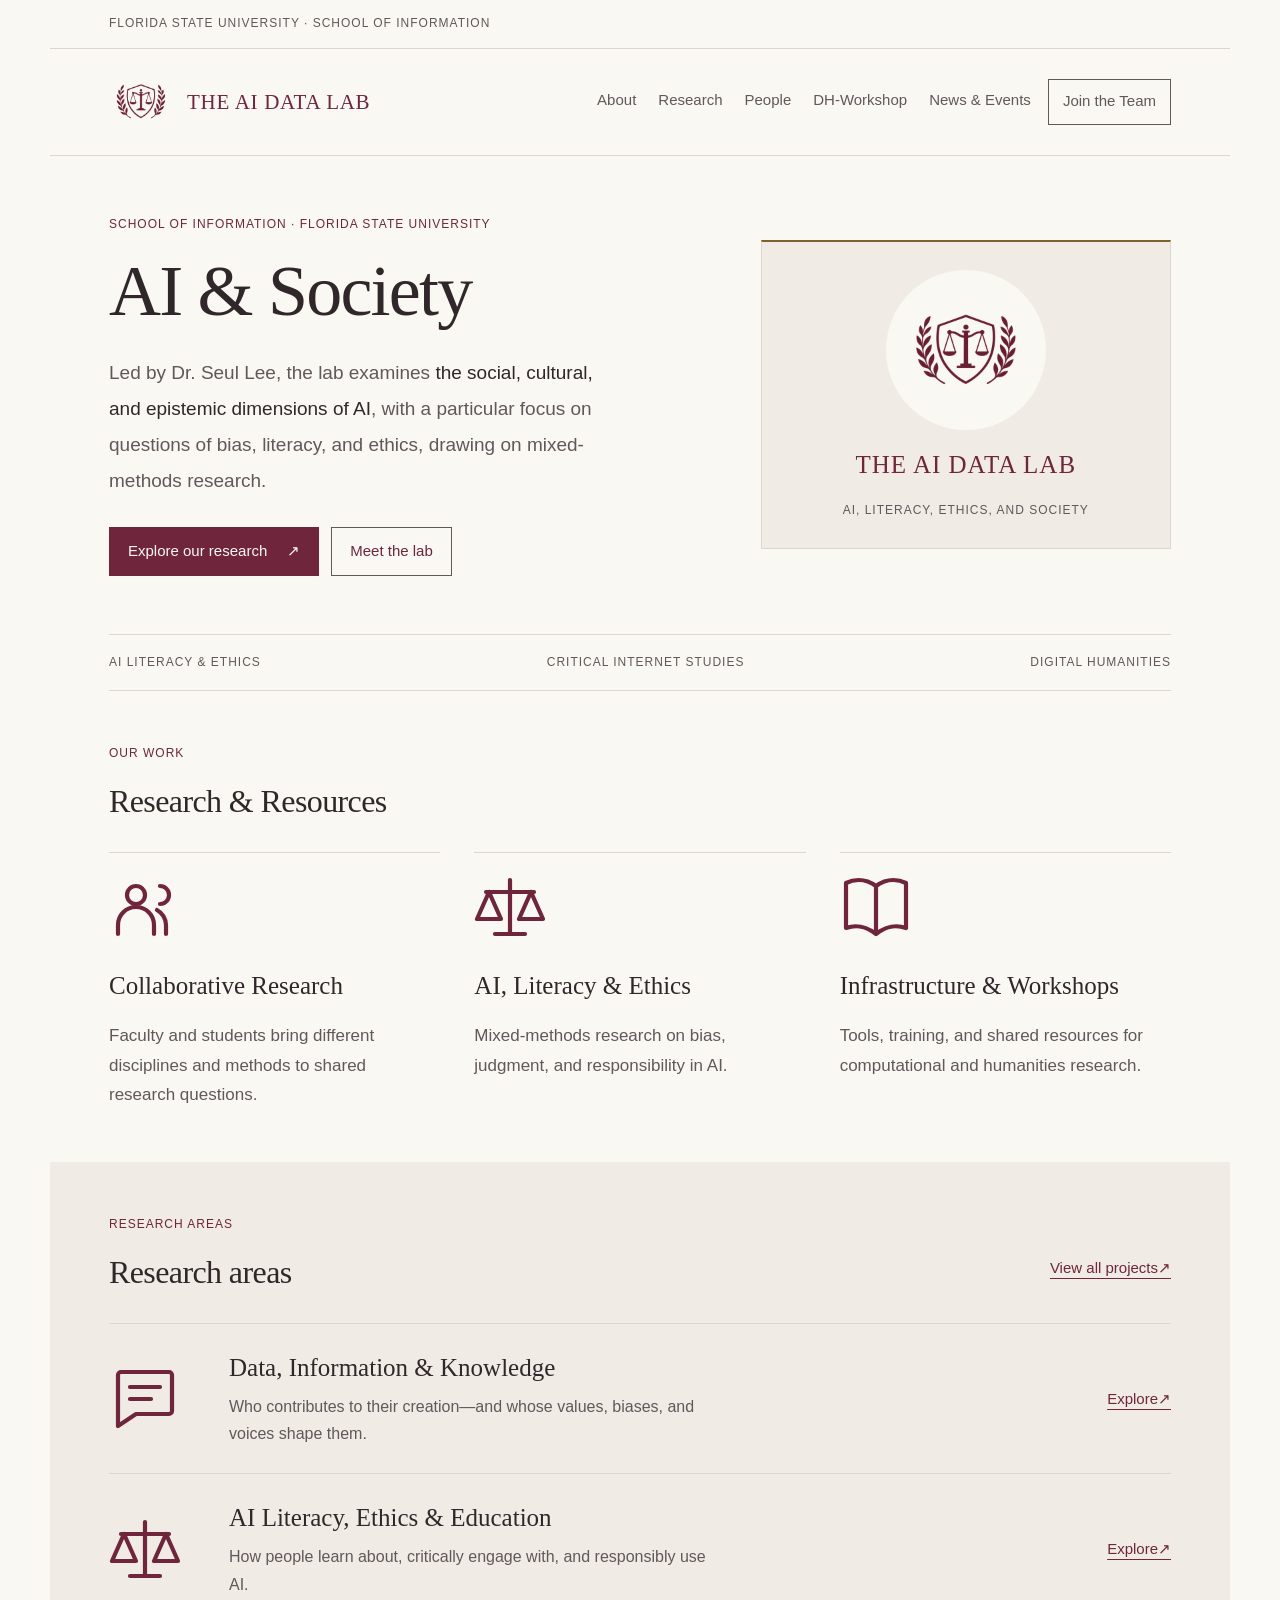
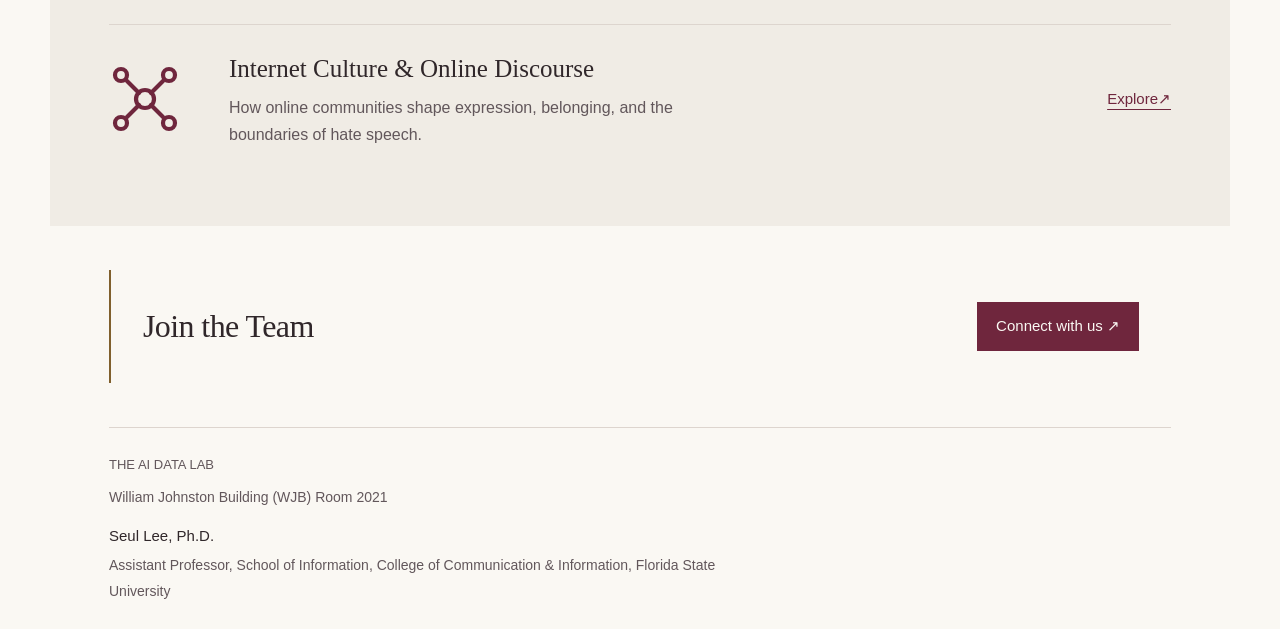
==== commit b85e3d35: "Add files via upload Update website" ====
--- a/index.html
+++ b/index.html
@@ -136,11 +136,23 @@
 #adl-preview .adl-hero .adl-lab-intro{font-size:19px;line-height:1.9;max-width:49ch;color:var(--adl-muted)}#adl-preview .adl-lab-intro strong{font-weight:500;color:var(--adl-ink)}#adl-preview .adl-hero{align-items:center}@media(max-width:650px){#adl-preview .adl-hero .adl-lab-intro{font-size:18px;line-height:1.85}}
 
 #adl-preview .adl-footer-name{margin-top:12px;font-size:15px;color:var(--adl-ink)}#adl-preview .adl-footer-affiliation{max-width:78ch;margin-top:4px;font-size:14px;line-height:1.8;color:var(--adl-muted)}
+#adl-preview .adl-academic-section{margin-top:32px;padding-top:26px;border-top:1px solid var(--adl-rule)}
+#adl-preview .adl-academic-section h3{font:400 27px/1.35 Georgia,serif;color:var(--adl-ink);margin:0 0 20px}
+#adl-preview .adl-education-list{margin:0;display:grid;gap:20px}
+#adl-preview .adl-education-list dt{font-size:17px;font-weight:500;line-height:1.7;color:var(--adl-ink)}
+#adl-preview .adl-education-list dt span{font-size:15px;color:var(--adl-muted);margin-left:10px;white-space:nowrap}
+#adl-preview .adl-education-list dd{margin:4px 0 0;font-size:16px;line-height:1.8;color:var(--adl-muted)}
+#adl-preview .adl-term+.adl-term{margin-top:22px}
+#adl-preview .adl-term h4{font-size:15px;font-weight:500;color:var(--adl-wine);margin:0 0 9px;line-height:1.7}
+#adl-preview .adl-term ul{list-style:none;padding:0;margin:0;display:grid;gap:10px}
+#adl-preview .adl-term li{font-size:16px;line-height:1.8;color:var(--adl-ink);max-width:58ch}
+#adl-preview .adl-course-code{display:block;font-size:13px;letter-spacing:.3px;color:var(--adl-muted)}
+#adl-preview footer .adl-footer-office{font-size:14px;line-height:1.8;margin-top:9px;color:var(--adl-muted)}
 </style></head>
 <body><div id="adl-preview"><a class="adl-skip" href="#adl-main">Skip to main content</a><div class="adl-top">Florida State University · School of Information</div>
 <header class="adl-header">
 <a href="index.html" class="adl-brand" aria-label="AI Data Lab home"><img class="adl-emblem" src="[data-uri]" alt=""><span><strong>THE AI DATA LAB</strong></span></a>
-<nav aria-label="Primary navigation"><a href="about.html">About</a><a href="current-projects.html">Research</a><a href="people.html">People</a><a href="news-events.html">News &amp; Events</a><a href="join-us.html" class="adl-nav-join">Join the Lab ↗</a></nav>
+<nav aria-label="Primary navigation"><a href="about.html">About</a><a href="current-projects.html">Research</a><a href="people.html">People</a><a href="https://khistory.mobirisesite.com/" target="_blank" rel="noopener noreferrer" aria-label="DH-Workshop: Online Digital Humanities Tutorial (opens in a new tab)">DH-Workshop</a><a href="news-events.html">News &amp; Events</a><a href="join-us.html" class="adl-nav-join">Join the Team</a></nav>
 </header>
 <main class="adl-main" id="adl-main" tabindex="-1"><section>
 <div class="adl-hero"><div><span class="adl-eyebrow">School of Information · Florida State University</span><h1>AI &amp; Society</h1><p class="adl-lead adl-lab-intro">Led by Dr. Seul Lee, the lab examines <strong>the social, cultural, and epistemic dimensions of AI</strong>, with a particular focus on questions of bias, literacy, and ethics, drawing on mixed-methods research.</p><div class="adl-actions"><a href="current-projects.html" class="adl-action ">Explore our research <span aria-hidden="true">↗</span></a><a href="people.html" class="adl-action secondary">Meet the lab</a></div></div><div class="adl-art"><img class="adl-hero-crest" src="[data-uri]" alt=""><div class="adl-art-wordmark">THE AI DATA LAB</div><div class="adl-art-label">AI, literacy, ethics, and society</div></div></div>
@@ -148,4 +160,4 @@
 <section class="adl-section"><div class="adl-section-head"><div><span class="adl-eyebrow">Our work</span><h2>Research &amp; Resources</h2></div></div><div class="adl-areas"><article class="adl-area"><span class="adl-feature-icon" aria-hidden="true"><svg viewBox="0 0 24 24"><circle cx="9" cy="8" r="3"/><path d="M3 21v-3a6 6 0 0 1 12 0v3M17 5a3 3 0 0 1 0 6m2 10v-3a6 6 0 0 0-3-5"/></svg></span><h3>Collaborative Research</h3><p>Faculty and students bring different disciplines and methods to shared research questions.</p></article><article class="adl-area"><span class="adl-feature-icon" aria-hidden="true"><svg viewBox="0 0 24 24"><path d="M12 3v18M7 21h10M4 7h16M5 7l-4 9h8L5 7Zm14 0-4 9h8l-4-9Z"/></svg></span><h3>AI, Literacy &amp; Ethics</h3><p>Mixed-methods research on bias, judgment, and responsibility in AI.</p></article><article class="adl-area"><span class="adl-feature-icon" aria-hidden="true"><svg viewBox="0 0 24 24"><path d="M12 5v16M12 5C8 2 4 3 2 4v15c3-1 6-1 10 2 4-3 7-3 10-2V4c-2-1-6-2-10 1Z"/></svg></span><h3>Infrastructure &amp; Workshops</h3><p>Tools, training, and shared resources for computational and humanities research.</p></article></div></section>
 <section class="adl-section adl-projects"><div class="adl-section-head"><div><span class="adl-eyebrow">Research areas</span><h2>Research areas</h2></div><a href="current-projects.html" class="adl-textlink ">View all projects <span aria-hidden="true">↗</span></a></div><article class="adl-project"><span class="adl-feature-icon" aria-hidden="true"><svg viewBox="0 0 24 24"><path d="M4 3h16a1 1 0 0 1 1 1v12a1 1 0 0 1-1 1H9l-6 4V4a1 1 0 0 1 1-1ZM7 8h10M7 12h7"/></svg></span><div><h3>Data, Information &amp; Knowledge</h3><p>Who contributes to their creation—and whose values, biases, and voices shape them.</p></div><a href="current-projects.html#adl-hate-speech" class="adl-textlink " aria-label="Explore Data, Information &amp; Knowledge">Explore <span aria-hidden="true">↗</span></a></article><article class="adl-project"><span class="adl-feature-icon" aria-hidden="true"><svg viewBox="0 0 24 24"><path d="M12 3v18M7 21h10M4 7h16M5 7l-4 9h8L5 7Zm14 0-4 9h8l-4-9Z"/></svg></span><div><h3>AI Literacy, Ethics &amp; Education</h3><p>How people learn about, critically engage with, and responsibly use AI.</p></div><a href="current-projects.html#adl-governance" class="adl-textlink " aria-label="Explore AI Literacy, Ethics &amp; Education">Explore <span aria-hidden="true">↗</span></a></article><article class="adl-project"><span class="adl-feature-icon" aria-hidden="true"><svg viewBox="0 0 24 24"><circle cx="12" cy="12" r="3"/><circle cx="4" cy="4" r="2"/><circle cx="20" cy="4" r="2"/><circle cx="4" cy="20" r="2"/><circle cx="20" cy="20" r="2"/><path d="m6 6 4 4m4 4 4 4m-8-4-4 4m8-8 4-4"/></svg></span><div><h3>Internet Culture &amp; Online Discourse</h3><p>How online communities shape expression, belonging, and the boundaries of hate speech.</p></div><a href="current-projects.html" class="adl-textlink " aria-label="Explore Internet Culture &amp; Online Discourse">Explore <span aria-hidden="true">↗</span></a></article></section>
 <section class="adl-invite"><div><h2>Join the Team</h2></div><a href="join-us.html" class="adl-action ">Connect with us ↗</a></section>
-</section></main><footer><div><span>THE AI DATA LAB</span><p class="adl-footer-name">Seul Lee, Ph.D.</p><p class="adl-footer-affiliation">Assistant Professor, School of Information, College of Communication &amp; Information, Florida State University</p></div></footer></div></body></html>+</section></main><footer><div><span>THE AI DATA LAB</span><p class="adl-footer-office">William Johnston Building (WJB) Room 2021</p><p class="adl-footer-name">Seul Lee, Ph.D.</p><p class="adl-footer-affiliation">Assistant Professor, School of Information, College of Communication &amp; Information, Florida State University</p></div></footer></div></body></html>
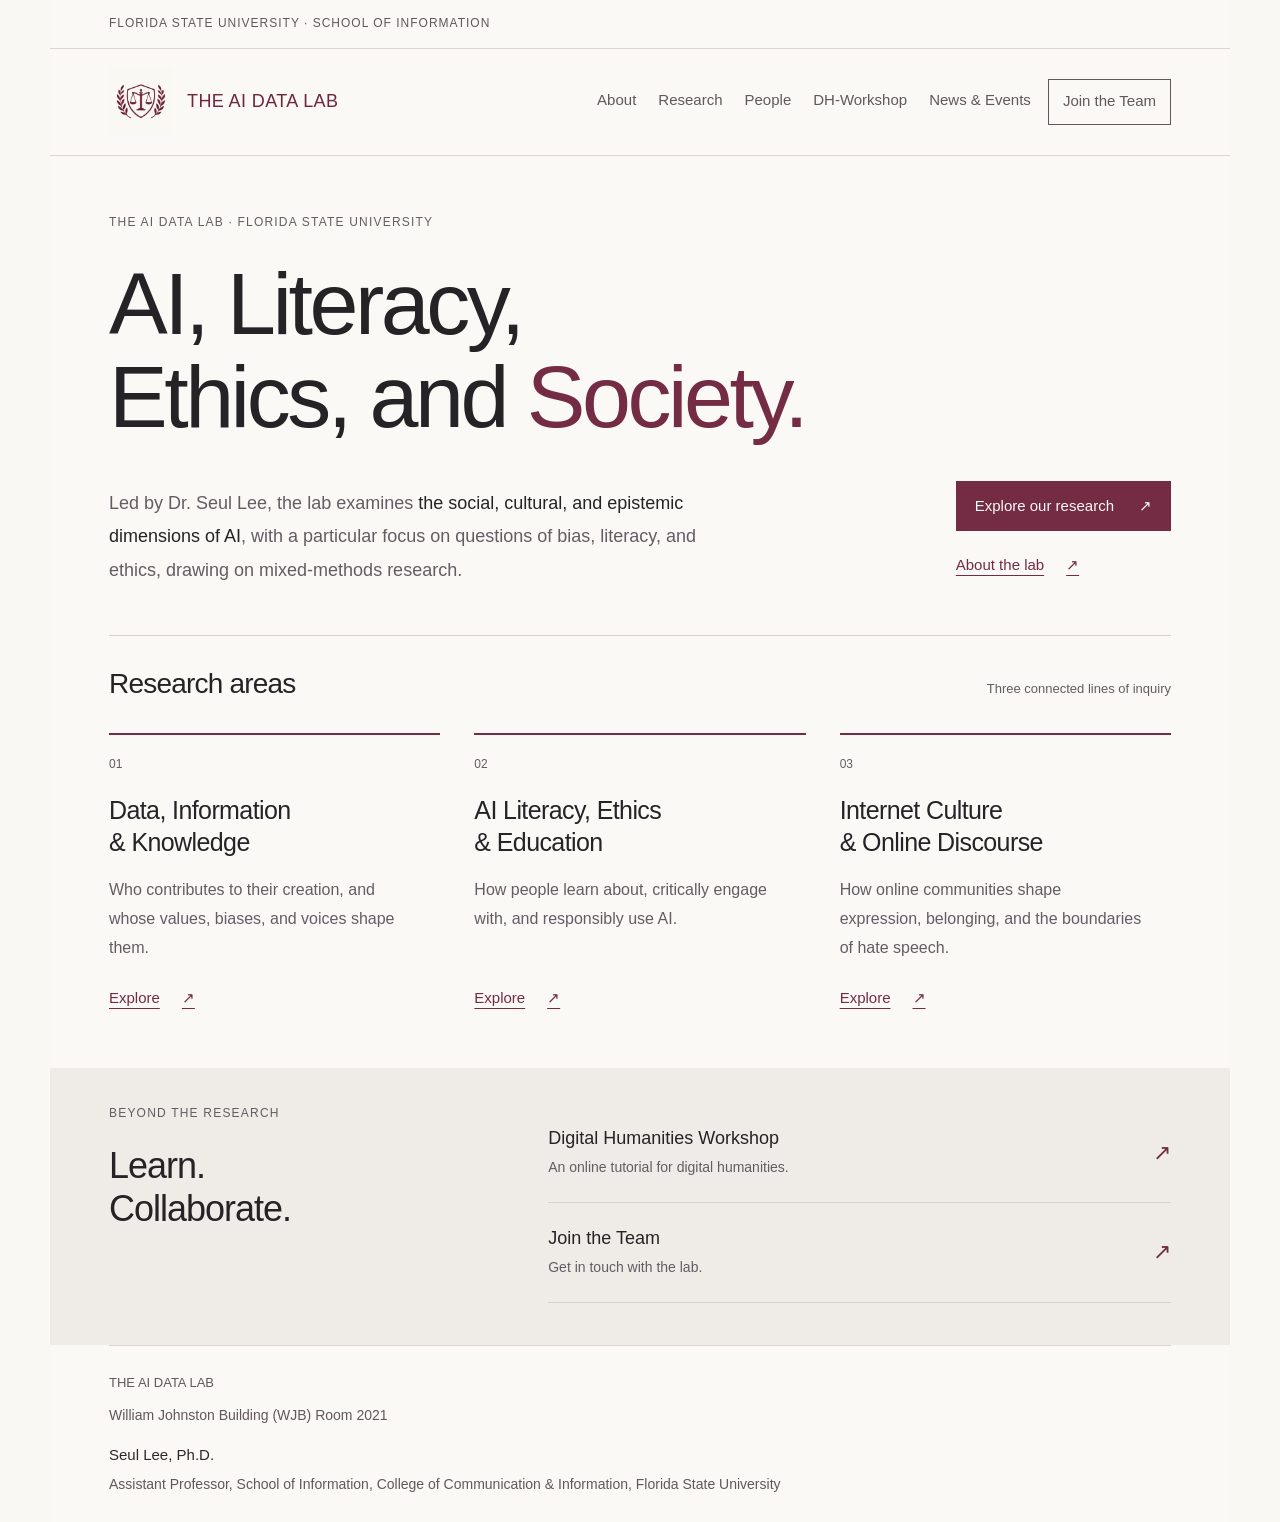
==== commit 63857157: "Add files via upload Update website" ====
--- a/index.html
+++ b/index.html
@@ -148,16 +148,40 @@
 #adl-preview .adl-term li{font-size:16px;line-height:1.8;color:var(--adl-ink);max-width:58ch}
 #adl-preview .adl-course-code{display:block;font-size:13px;letter-spacing:.3px;color:var(--adl-muted)}
 #adl-preview footer .adl-footer-office{font-size:14px;line-height:1.8;margin-top:9px;color:var(--adl-muted)}
+/* A single typographic identity replaces the framed duplicate logo. */
+#adl-preview .hm-home{--hm-paper:light-dark(#faf9f6,#201d1e);--hm-ink:light-dark(#262327,#f3eff0);--hm-muted:light-dark(#635d63,#c9c0c6);--hm-line:light-dark(#d7d2d1,#50474d);--hm-wine:light-dark(#732c43,#eab6c8);--hm-soft:light-dark(#efebe7,#2c262a);color-scheme:light dark;background:var(--hm-paper);color:var(--hm-ink);font-family:Arial,Helvetica,sans-serif}
+#adl-preview .hm-home *{box-sizing:border-box}#adl-preview .hm-home h1,#adl-preview .hm-home h2,#adl-preview .hm-home h3,#adl-preview .hm-home p{margin:0}#adl-preview .hm-home a{color:inherit}#adl-preview .hm-home :is(a,button):focus-visible{outline:3px solid var(--hm-wine);outline-offset:5px}
+#adl-preview .hm-home .hm-hero{padding:56px 5% 48px}#adl-preview .hm-home .hm-kicker{font-size:12px;font-weight:500;line-height:1.7;letter-spacing:1.2px;text-transform:uppercase;color:var(--hm-muted)}
+#adl-preview .hm-home h1{font:500 clamp(44px,7.8vw,88px)/1.05 Arial,Helvetica,sans-serif;letter-spacing:-3.5px;max-width:18ch;margin:26px 0 38px;color:var(--hm-ink)}
+#adl-preview .hm-home h1 em{font-style:normal;color:var(--hm-wine)}
+#adl-preview .hm-home .hm-hero-bottom{display:grid;grid-template-columns:minmax(0,1.4fr) minmax(0,1fr);align-items:end;gap:54px}
+#adl-preview .hm-home .hm-hero-bottom>p{font-size:18px;line-height:1.85;max-width:60ch;color:var(--hm-muted)}#adl-preview .hm-home .hm-hero-bottom strong{font-weight:500;color:var(--hm-ink)}
+#adl-preview .hm-home .hm-actions{display:flex;align-items:start;flex-direction:column;gap:12px;justify-self:end}
+#adl-preview .hm-home .hm-button{display:inline-flex;align-items:center;justify-content:space-between;gap:25px;font-size:15px;line-height:1.6;min-height:48px;padding:12px 18px;background:var(--hm-wine);color:var(--hm-paper);text-decoration:none;border:1px solid var(--hm-wine)}
+#adl-preview .hm-home .hm-link{display:inline-flex;align-items:center;gap:22px;min-height:44px;padding:8px 0;font-size:15px;line-height:1.6;color:var(--hm-wine);text-decoration:underline;text-underline-offset:5px}
+#adl-preview .hm-home .hm-themes{margin:0 5%;padding:30px 0 48px;border-top:1px solid var(--hm-line)}
+#adl-preview .hm-home .hm-section-top{display:flex;align-items:baseline;justify-content:space-between;gap:24px;margin-bottom:32px}#adl-preview .hm-home h2{font:500 28px/1.25 Arial,Helvetica,sans-serif;letter-spacing:-.8px}#adl-preview .hm-home .hm-section-top>span{font-size:13px;line-height:1.7;color:var(--hm-muted)}
+#adl-preview .hm-home .hm-theme-grid{display:grid;grid-template-columns:repeat(3,minmax(0,1fr));gap:34px}#adl-preview .hm-home .hm-theme-grid article{border-top:2px solid var(--hm-wine);padding-top:20px;display:flex;flex-direction:column;align-items:start;min-width:0}
+#adl-preview .hm-home .hm-theme-number{font-size:12px;color:var(--hm-muted);margin-bottom:21px;line-height:1.5}
+#adl-preview .hm-home h3{font:500 25px/1.3 Arial,Helvetica,sans-serif;letter-spacing:-.6px;margin-bottom:17px;min-height:65px}
+#adl-preview .hm-home .hm-theme-grid p{font-size:16px;line-height:1.8;color:var(--hm-muted);margin-bottom:14px;max-width:34ch}#adl-preview .hm-home .hm-theme-grid .hm-link{margin-top:auto}
+#adl-preview .hm-home .hm-resources{background:var(--hm-soft);padding:35px 5% 42px;display:grid;grid-template-columns:1fr 1.6fr;gap:50px}#adl-preview .hm-home .hm-resources h2{font-size:36px;line-height:1.2;margin-top:20px;letter-spacing:-1px}
+#adl-preview .hm-home .hm-resource-links a{display:flex;align-items:center;justify-content:space-between;gap:22px;padding:22px 0;border-bottom:1px solid var(--hm-line);text-decoration:none;min-height:70px}#adl-preview .hm-home .hm-resource-links strong{font-size:18px;font-weight:500;line-height:1.5;display:block}#adl-preview .hm-home .hm-resource-links small{font-size:14px;line-height:1.7;color:var(--hm-muted);display:block;margin-top:4px}#adl-preview .hm-home .hm-resource-links>a>span:last-child{color:var(--hm-wine);font-size:22px}
+@media(max-width:760px){#adl-preview .hm-home .hm-hero{padding-top:36px}#adl-preview .hm-home h1{font-size:clamp(43px,9vw,69px);letter-spacing:-2px}#adl-preview .hm-home .hm-hero-bottom{grid-template-columns:1fr;gap:23px}#adl-preview .hm-home .hm-actions{justify-self:start;flex-direction:row;align-items:center;flex-wrap:wrap;gap:12px 22px}#adl-preview .hm-home .hm-theme-grid{grid-template-columns:1fr;gap:25px}#adl-preview .hm-home .hm-theme-grid article{padding-top:16px}#adl-preview .hm-home .hm-theme-number{margin-bottom:12px}#adl-preview .hm-home h3{min-height:0;font-size:25px}#adl-preview .hm-home h3 br{display:none}#adl-preview .hm-home .hm-theme-grid p{max-width:56ch}#adl-preview .hm-home .hm-section-top{flex-direction:column;gap:6px;margin-bottom:24px}#adl-preview .hm-home .hm-resources{grid-template-columns:1fr;gap:14px}#adl-preview .hm-home .hm-resources h2 br{display:none}#adl-preview .hm-home .hm-resources h2{margin-top:12px;font-size:32px}#adl-preview .hm-home .hm-hero-bottom>p{font-size:17px}}
+@media(prefers-reduced-motion:reduce){#adl-preview .hm-home *{scroll-behavior:auto!important;transition:none!important}}
+
+#adl-preview:has(.hm-home){background:light-dark(#faf9f6,#201d1e)}#adl-preview:has(.hm-home) .adl-brand strong{font:500 18px/1.4 Arial,Helvetica,sans-serif;letter-spacing:.4px}
+
+#adl-preview footer .adl-footer-affiliation{max-width:none;font-size:clamp(12px,1.15vw,14px);white-space:nowrap;line-height:1.8}#adl-preview footer>div{max-width:100%;min-width:0}@media(max-width:850px){#adl-preview footer .adl-footer-affiliation{white-space:normal;font-size:14px}}
 </style></head>
 <body><div id="adl-preview"><a class="adl-skip" href="#adl-main">Skip to main content</a><div class="adl-top">Florida State University · School of Information</div>
 <header class="adl-header">
 <a href="index.html" class="adl-brand" aria-label="AI Data Lab home"><img class="adl-emblem" src="[data-uri]" alt=""><span><strong>THE AI DATA LAB</strong></span></a>
 <nav aria-label="Primary navigation"><a href="about.html">About</a><a href="current-projects.html">Research</a><a href="people.html">People</a><a href="https://khistory.mobirisesite.com/" target="_blank" rel="noopener noreferrer" aria-label="DH-Workshop: Online Digital Humanities Tutorial (opens in a new tab)">DH-Workshop</a><a href="news-events.html">News &amp; Events</a><a href="join-us.html" class="adl-nav-join">Join the Team</a></nav>
 </header>
-<main class="adl-main" id="adl-main" tabindex="-1"><section>
-<div class="adl-hero"><div><span class="adl-eyebrow">School of Information · Florida State University</span><h1>AI &amp; Society</h1><p class="adl-lead adl-lab-intro">Led by Dr. Seul Lee, the lab examines <strong>the social, cultural, and epistemic dimensions of AI</strong>, with a particular focus on questions of bias, literacy, and ethics, drawing on mixed-methods research.</p><div class="adl-actions"><a href="current-projects.html" class="adl-action ">Explore our research <span aria-hidden="true">↗</span></a><a href="people.html" class="adl-action secondary">Meet the lab</a></div></div><div class="adl-art"><img class="adl-hero-crest" src="[data-uri]" alt=""><div class="adl-art-wordmark">THE AI DATA LAB</div><div class="adl-art-label">AI, literacy, ethics, and society</div></div></div>
-<div class="adl-bar"><span>AI literacy &amp; ethics</span><span>Critical internet studies</span><span>Digital humanities</span></div>
-<section class="adl-section"><div class="adl-section-head"><div><span class="adl-eyebrow">Our work</span><h2>Research &amp; Resources</h2></div></div><div class="adl-areas"><article class="adl-area"><span class="adl-feature-icon" aria-hidden="true"><svg viewBox="0 0 24 24"><circle cx="9" cy="8" r="3"/><path d="M3 21v-3a6 6 0 0 1 12 0v3M17 5a3 3 0 0 1 0 6m2 10v-3a6 6 0 0 0-3-5"/></svg></span><h3>Collaborative Research</h3><p>Faculty and students bring different disciplines and methods to shared research questions.</p></article><article class="adl-area"><span class="adl-feature-icon" aria-hidden="true"><svg viewBox="0 0 24 24"><path d="M12 3v18M7 21h10M4 7h16M5 7l-4 9h8L5 7Zm14 0-4 9h8l-4-9Z"/></svg></span><h3>AI, Literacy &amp; Ethics</h3><p>Mixed-methods research on bias, judgment, and responsibility in AI.</p></article><article class="adl-area"><span class="adl-feature-icon" aria-hidden="true"><svg viewBox="0 0 24 24"><path d="M12 5v16M12 5C8 2 4 3 2 4v15c3-1 6-1 10 2 4-3 7-3 10-2V4c-2-1-6-2-10 1Z"/></svg></span><h3>Infrastructure &amp; Workshops</h3><p>Tools, training, and shared resources for computational and humanities research.</p></article></div></section>
-<section class="adl-section adl-projects"><div class="adl-section-head"><div><span class="adl-eyebrow">Research areas</span><h2>Research areas</h2></div><a href="current-projects.html" class="adl-textlink ">View all projects <span aria-hidden="true">↗</span></a></div><article class="adl-project"><span class="adl-feature-icon" aria-hidden="true"><svg viewBox="0 0 24 24"><path d="M4 3h16a1 1 0 0 1 1 1v12a1 1 0 0 1-1 1H9l-6 4V4a1 1 0 0 1 1-1ZM7 8h10M7 12h7"/></svg></span><div><h3>Data, Information &amp; Knowledge</h3><p>Who contributes to their creation—and whose values, biases, and voices shape them.</p></div><a href="current-projects.html#adl-hate-speech" class="adl-textlink " aria-label="Explore Data, Information &amp; Knowledge">Explore <span aria-hidden="true">↗</span></a></article><article class="adl-project"><span class="adl-feature-icon" aria-hidden="true"><svg viewBox="0 0 24 24"><path d="M12 3v18M7 21h10M4 7h16M5 7l-4 9h8L5 7Zm14 0-4 9h8l-4-9Z"/></svg></span><div><h3>AI Literacy, Ethics &amp; Education</h3><p>How people learn about, critically engage with, and responsibly use AI.</p></div><a href="current-projects.html#adl-governance" class="adl-textlink " aria-label="Explore AI Literacy, Ethics &amp; Education">Explore <span aria-hidden="true">↗</span></a></article><article class="adl-project"><span class="adl-feature-icon" aria-hidden="true"><svg viewBox="0 0 24 24"><circle cx="12" cy="12" r="3"/><circle cx="4" cy="4" r="2"/><circle cx="20" cy="4" r="2"/><circle cx="4" cy="20" r="2"/><circle cx="20" cy="20" r="2"/><path d="m6 6 4 4m4 4 4 4m-8-4-4 4m8-8 4-4"/></svg></span><div><h3>Internet Culture &amp; Online Discourse</h3><p>How online communities shape expression, belonging, and the boundaries of hate speech.</p></div><a href="current-projects.html" class="adl-textlink " aria-label="Explore Internet Culture &amp; Online Discourse">Explore <span aria-hidden="true">↗</span></a></article></section>
-<section class="adl-invite"><div><h2>Join the Team</h2></div><a href="join-us.html" class="adl-action ">Connect with us ↗</a></section>
-</section></main><footer><div><span>THE AI DATA LAB</span><p class="adl-footer-office">William Johnston Building (WJB) Room 2021</p><p class="adl-footer-name">Seul Lee, Ph.D.</p><p class="adl-footer-affiliation">Assistant Professor, School of Information, College of Communication &amp; Information, Florida State University</p></div></footer></div></body></html>+<main class="adl-main" id="adl-main" tabindex="-1"><section class="hm-home">
+<section class="hm-hero" aria-labelledby="hm-title"><p class="hm-kicker">The AI Data Lab · Florida State University</p><h1 id="hm-title">AI, Literacy,<br>Ethics, and <em>Society.</em></h1><div class="hm-hero-bottom"><p>Led by Dr. Seul Lee, the lab examines <strong>the social, cultural, and epistemic dimensions of AI</strong>, with a particular focus on questions of bias, literacy, and ethics, drawing on mixed-methods research.</p><div class="hm-actions"><a class="hm-button" href="current-projects.html">Explore our research <span aria-hidden="true">↗</span></a><a class="hm-link" href="about.html">About the lab <span aria-hidden="true">↗</span></a></div></div></section>
+<section class="hm-themes" aria-labelledby="hm-research-title"><div class="hm-section-top"><h2 id="hm-research-title">Research areas</h2><span>Three connected lines of inquiry</span></div><div class="hm-theme-grid"><article><span class="hm-theme-number" aria-hidden="true">01</span><h3>Data, Information<br>&amp; Knowledge</h3><p>Who contributes to their creation, and whose values, biases, and voices shape them.</p><a class="hm-link" href="current-projects.html#adl-governance" aria-label="Explore Data, Information and Knowledge">Explore <span aria-hidden="true">↗</span></a></article><article><span class="hm-theme-number" aria-hidden="true">02</span><h3>AI Literacy, Ethics<br>&amp; Education</h3><p>How people learn about, critically engage with, and responsibly use AI.</p><a class="hm-link" href="current-projects.html#adl-literacy" aria-label="Explore AI Literacy, Ethics and Education">Explore <span aria-hidden="true">↗</span></a></article><article><span class="hm-theme-number" aria-hidden="true">03</span><h3>Internet Culture<br>&amp; Online Discourse</h3><p>How online communities shape expression, belonging, and the boundaries of hate speech.</p><a class="hm-link" href="current-projects.html#adl-hate-speech" aria-label="Explore Internet Culture and Online Discourse">Explore <span aria-hidden="true">↗</span></a></article></div></section>
+<section class="hm-resources" aria-labelledby="hm-resource-title"><div><p class="hm-kicker">Beyond the research</p><h2 id="hm-resource-title">Learn.<br>Collaborate.</h2></div><div class="hm-resource-links"><a href="https://khistory.mobirisesite.com/" target="_blank" rel="noopener noreferrer" aria-label="Digital Humanities Workshop (opens in a new tab)"><span><strong>Digital Humanities Workshop</strong><small>An online tutorial for digital humanities.</small></span><span aria-hidden="true">↗</span></a><a href="join-us.html"><span><strong>Join the Team</strong><small>Get in touch with the lab.</small></span><span aria-hidden="true">↗</span></a></div></section>
+</section>
+</main><footer><div><span>THE AI DATA LAB</span><p class="adl-footer-office">William Johnston Building (WJB) Room 2021</p><p class="adl-footer-name">Seul Lee, Ph.D.</p><p class="adl-footer-affiliation">Assistant Professor, School of Information, College of Communication &amp; Information, Florida State University</p></div></footer></div></body></html>
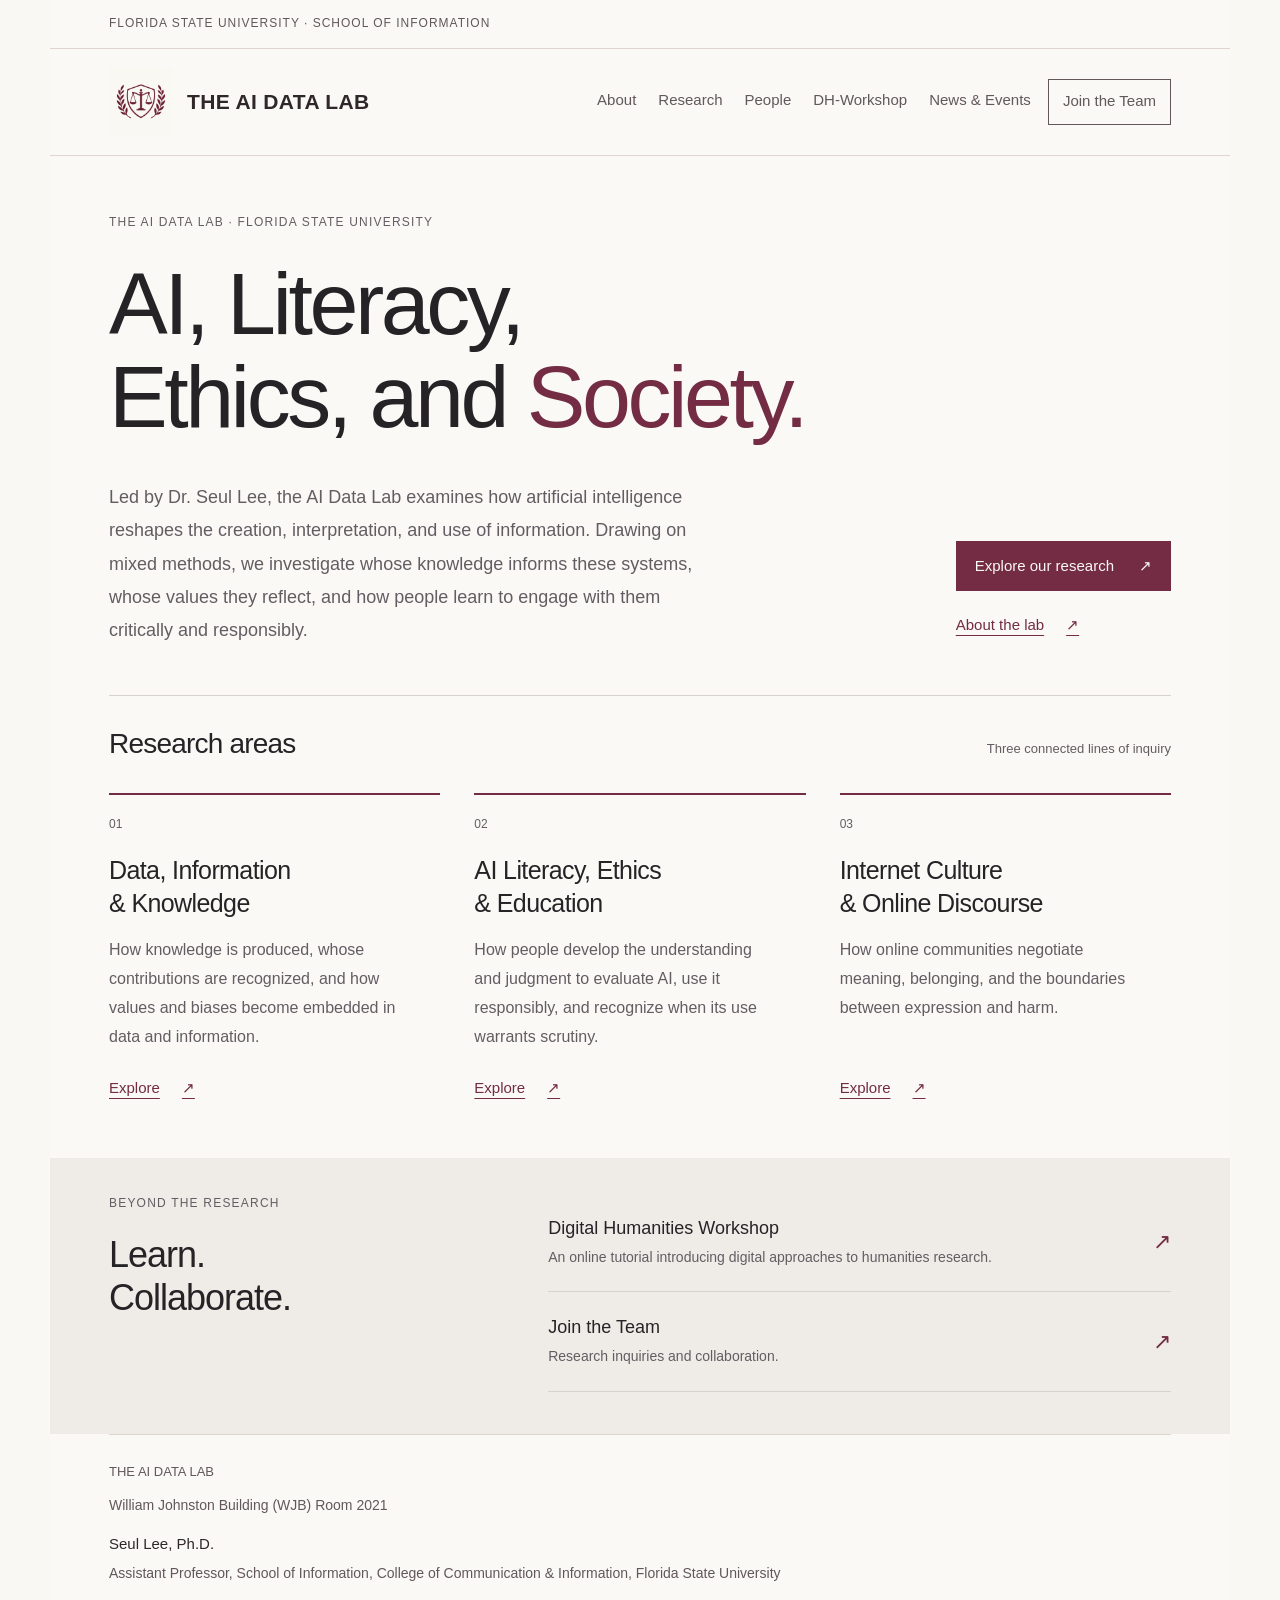
==== commit 7aaafb23: "Add files via upload Update website" ====
--- a/index.html
+++ b/index.html
@@ -173,6 +173,8 @@
 #adl-preview:has(.hm-home){background:light-dark(#faf9f6,#201d1e)}#adl-preview:has(.hm-home) .adl-brand strong{font:500 18px/1.4 Arial,Helvetica,sans-serif;letter-spacing:.4px}
 
 #adl-preview footer .adl-footer-affiliation{max-width:none;font-size:clamp(12px,1.15vw,14px);white-space:nowrap;line-height:1.8}#adl-preview footer>div{max-width:100%;min-width:0}@media(max-width:850px){#adl-preview footer .adl-footer-affiliation{white-space:normal;font-size:14px}}
+
+#adl-preview:has(.hm-home) .adl-brand strong{font:700 21px/1.35 Arial,Helvetica,sans-serif;letter-spacing:.35px;color:var(--adl-ink)}@media(max-width:420px){#adl-preview:has(.hm-home) .adl-brand strong{font-size:19px}}
 </style></head>
 <body><div id="adl-preview"><a class="adl-skip" href="#adl-main">Skip to main content</a><div class="adl-top">Florida State University · School of Information</div>
 <header class="adl-header">
@@ -180,8 +182,8 @@
 <nav aria-label="Primary navigation"><a href="about.html">About</a><a href="current-projects.html">Research</a><a href="people.html">People</a><a href="https://khistory.mobirisesite.com/" target="_blank" rel="noopener noreferrer" aria-label="DH-Workshop: Online Digital Humanities Tutorial (opens in a new tab)">DH-Workshop</a><a href="news-events.html">News &amp; Events</a><a href="join-us.html" class="adl-nav-join">Join the Team</a></nav>
 </header>
 <main class="adl-main" id="adl-main" tabindex="-1"><section class="hm-home">
-<section class="hm-hero" aria-labelledby="hm-title"><p class="hm-kicker">The AI Data Lab · Florida State University</p><h1 id="hm-title">AI, Literacy,<br>Ethics, and <em>Society.</em></h1><div class="hm-hero-bottom"><p>Led by Dr. Seul Lee, the lab examines <strong>the social, cultural, and epistemic dimensions of AI</strong>, with a particular focus on questions of bias, literacy, and ethics, drawing on mixed-methods research.</p><div class="hm-actions"><a class="hm-button" href="current-projects.html">Explore our research <span aria-hidden="true">↗</span></a><a class="hm-link" href="about.html">About the lab <span aria-hidden="true">↗</span></a></div></div></section>
-<section class="hm-themes" aria-labelledby="hm-research-title"><div class="hm-section-top"><h2 id="hm-research-title">Research areas</h2><span>Three connected lines of inquiry</span></div><div class="hm-theme-grid"><article><span class="hm-theme-number" aria-hidden="true">01</span><h3>Data, Information<br>&amp; Knowledge</h3><p>Who contributes to their creation, and whose values, biases, and voices shape them.</p><a class="hm-link" href="current-projects.html#adl-governance" aria-label="Explore Data, Information and Knowledge">Explore <span aria-hidden="true">↗</span></a></article><article><span class="hm-theme-number" aria-hidden="true">02</span><h3>AI Literacy, Ethics<br>&amp; Education</h3><p>How people learn about, critically engage with, and responsibly use AI.</p><a class="hm-link" href="current-projects.html#adl-literacy" aria-label="Explore AI Literacy, Ethics and Education">Explore <span aria-hidden="true">↗</span></a></article><article><span class="hm-theme-number" aria-hidden="true">03</span><h3>Internet Culture<br>&amp; Online Discourse</h3><p>How online communities shape expression, belonging, and the boundaries of hate speech.</p><a class="hm-link" href="current-projects.html#adl-hate-speech" aria-label="Explore Internet Culture and Online Discourse">Explore <span aria-hidden="true">↗</span></a></article></div></section>
-<section class="hm-resources" aria-labelledby="hm-resource-title"><div><p class="hm-kicker">Beyond the research</p><h2 id="hm-resource-title">Learn.<br>Collaborate.</h2></div><div class="hm-resource-links"><a href="https://khistory.mobirisesite.com/" target="_blank" rel="noopener noreferrer" aria-label="Digital Humanities Workshop (opens in a new tab)"><span><strong>Digital Humanities Workshop</strong><small>An online tutorial for digital humanities.</small></span><span aria-hidden="true">↗</span></a><a href="join-us.html"><span><strong>Join the Team</strong><small>Get in touch with the lab.</small></span><span aria-hidden="true">↗</span></a></div></section>
+<section class="hm-hero" aria-labelledby="hm-title"><p class="hm-kicker">The AI Data Lab · Florida State University</p><h1 id="hm-title">AI, Literacy,<br>Ethics, and <em>Society.</em></h1><div class="hm-hero-bottom"><p>Led by Dr. Seul Lee, the AI Data Lab examines how artificial intelligence reshapes the creation, interpretation, and use of information. Drawing on mixed methods, we investigate whose knowledge informs these systems, whose values they reflect, and how people learn to engage with them critically and responsibly.</p><div class="hm-actions"><a class="hm-button" href="current-projects.html">Explore our research <span aria-hidden="true">↗</span></a><a class="hm-link" href="about.html">About the lab <span aria-hidden="true">↗</span></a></div></div></section>
+<section class="hm-themes" aria-labelledby="hm-research-title"><div class="hm-section-top"><h2 id="hm-research-title">Research areas</h2><span>Three connected lines of inquiry</span></div><div class="hm-theme-grid"><article><span class="hm-theme-number" aria-hidden="true">01</span><h3>Data, Information<br>&amp; Knowledge</h3><p>How knowledge is produced, whose contributions are recognized, and how values and biases become embedded in data and information.</p><a class="hm-link" href="current-projects.html#adl-governance" aria-label="Explore Data, Information and Knowledge">Explore <span aria-hidden="true">↗</span></a></article><article><span class="hm-theme-number" aria-hidden="true">02</span><h3>AI Literacy, Ethics<br>&amp; Education</h3><p>How people develop the understanding and judgment to evaluate AI, use it responsibly, and recognize when its use warrants scrutiny.</p><a class="hm-link" href="current-projects.html#adl-literacy" aria-label="Explore AI Literacy, Ethics and Education">Explore <span aria-hidden="true">↗</span></a></article><article><span class="hm-theme-number" aria-hidden="true">03</span><h3>Internet Culture<br>&amp; Online Discourse</h3><p>How online communities negotiate meaning, belonging, and the boundaries between expression and harm.</p><a class="hm-link" href="current-projects.html#adl-hate-speech" aria-label="Explore Internet Culture and Online Discourse">Explore <span aria-hidden="true">↗</span></a></article></div></section>
+<section class="hm-resources" aria-labelledby="hm-resource-title"><div><p class="hm-kicker">Beyond the research</p><h2 id="hm-resource-title">Learn.<br>Collaborate.</h2></div><div class="hm-resource-links"><a href="https://khistory.mobirisesite.com/" target="_blank" rel="noopener noreferrer" aria-label="Digital Humanities Workshop (opens in a new tab)"><span><strong>Digital Humanities Workshop</strong><small>An online tutorial introducing digital approaches to humanities research.</small></span><span aria-hidden="true">↗</span></a><a href="join-us.html"><span><strong>Join the Team</strong><small>Research inquiries and collaboration.</small></span><span aria-hidden="true">↗</span></a></div></section>
 </section>
 </main><footer><div><span>THE AI DATA LAB</span><p class="adl-footer-office">William Johnston Building (WJB) Room 2021</p><p class="adl-footer-name">Seul Lee, Ph.D.</p><p class="adl-footer-affiliation">Assistant Professor, School of Information, College of Communication &amp; Information, Florida State University</p></div></footer></div></body></html>
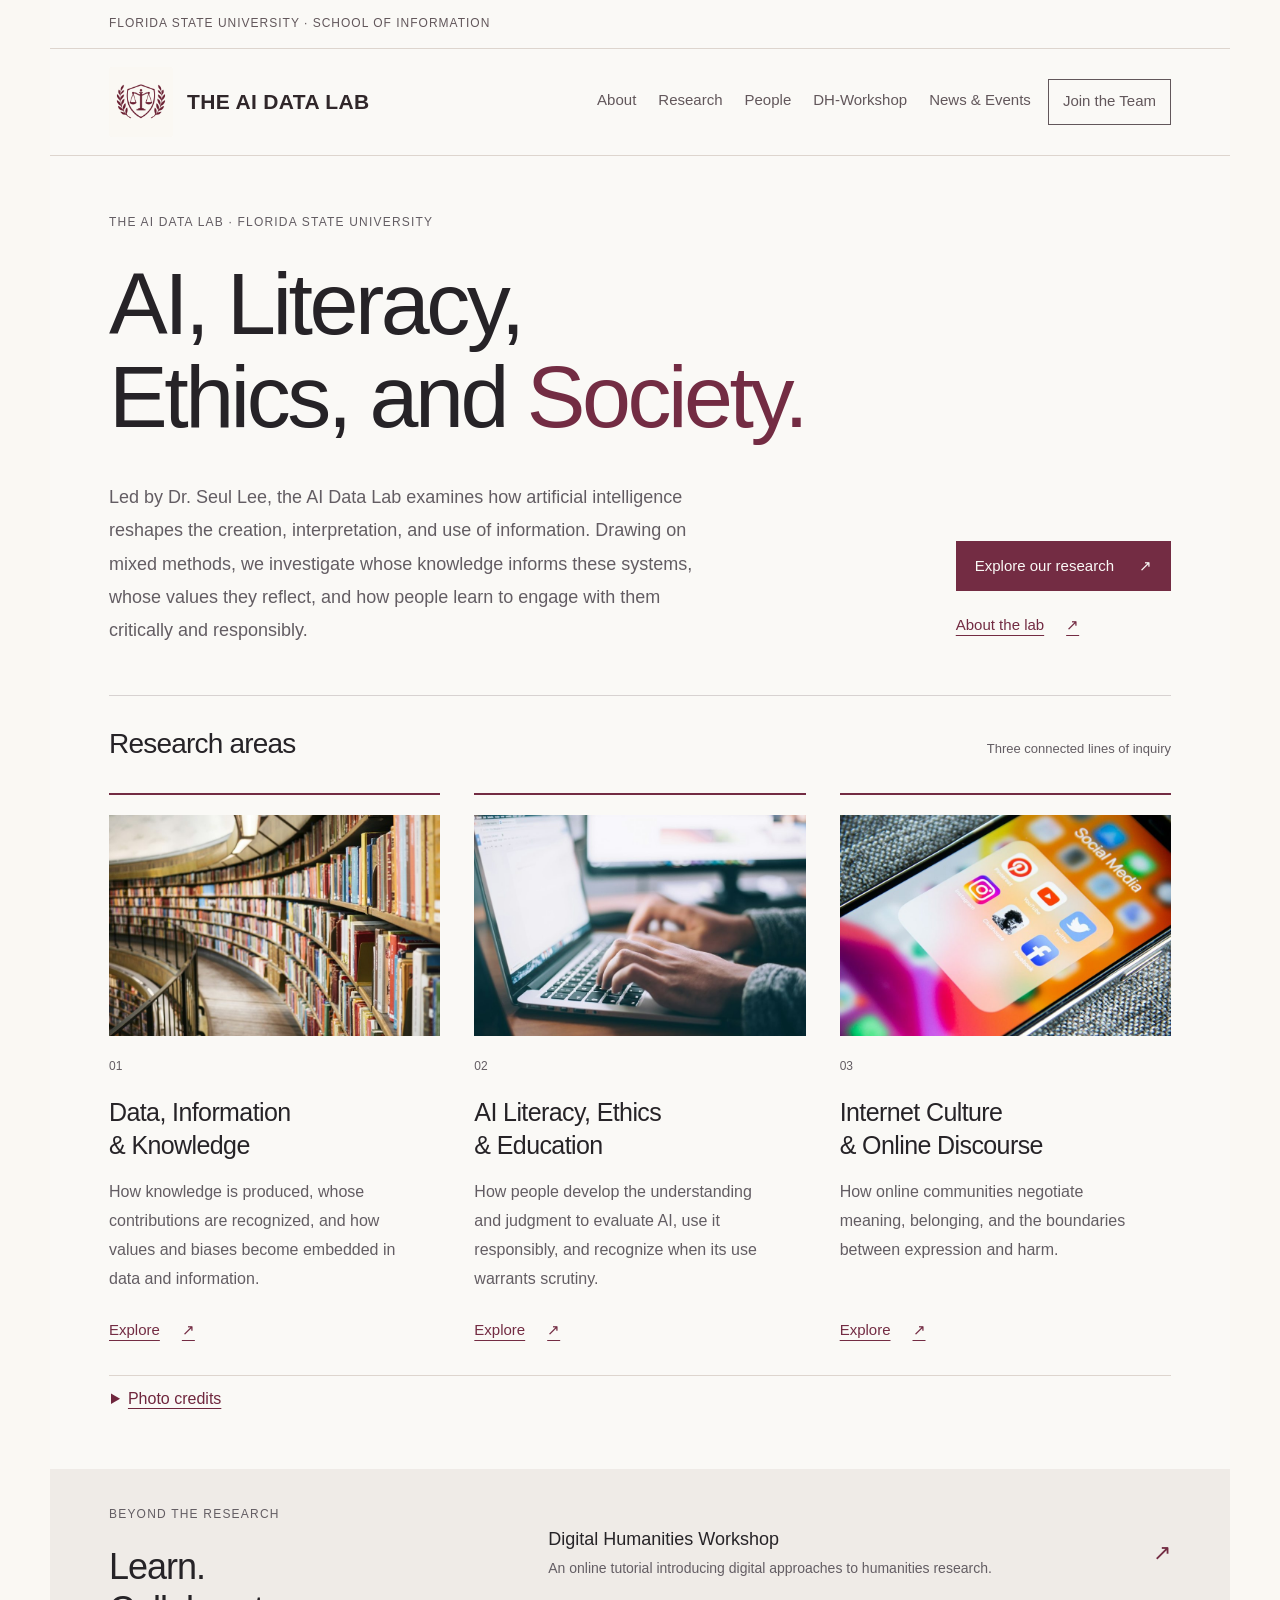
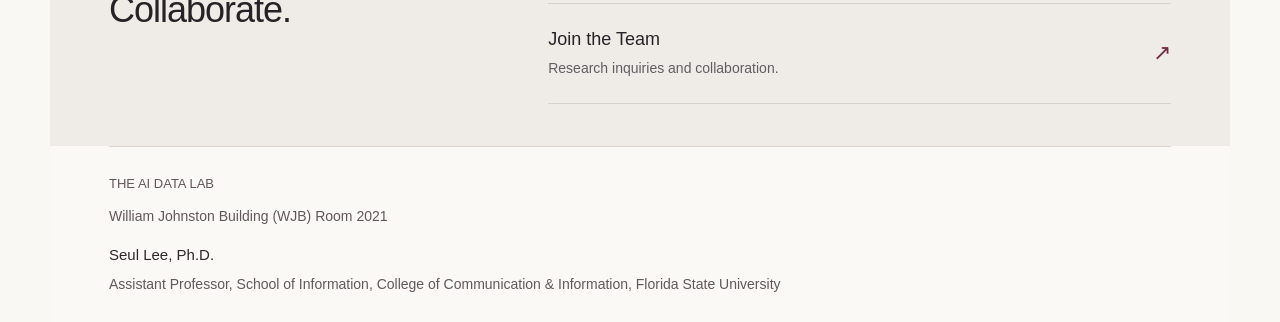
==== commit b73ba2f9: "Add files via upload Update website" ====
--- a/index.html
+++ b/index.html
@@ -175,15 +175,19 @@
 #adl-preview footer .adl-footer-affiliation{max-width:none;font-size:clamp(12px,1.15vw,14px);white-space:nowrap;line-height:1.8}#adl-preview footer>div{max-width:100%;min-width:0}@media(max-width:850px){#adl-preview footer .adl-footer-affiliation{white-space:normal;font-size:14px}}
 
 #adl-preview:has(.hm-home) .adl-brand strong{font:700 21px/1.35 Arial,Helvetica,sans-serif;letter-spacing:.35px;color:var(--adl-ink)}@media(max-width:420px){#adl-preview:has(.hm-home) .adl-brand strong{font-size:19px}}
+
+#adl-preview .adl-research-nav{position:relative;display:inline-flex}#adl-preview .adl-research-dropdown{display:none;position:absolute;top:100%;left:-12px;z-index:20;min-width:190px;padding:10px 14px;background:var(--adl-paper,var(--adl-page-background));border:1px solid var(--adl-rule)}#adl-preview .adl-research-dropdown>a{display:flex;white-space:nowrap}#adl-preview .adl-research-nav:hover .adl-research-dropdown,#adl-preview .adl-research-nav:focus-within .adl-research-dropdown{display:block}
+
+#adl-preview .hm-theme-image{width:100%;aspect-ratio:3/2;height:auto;object-fit:cover;display:block;margin-bottom:18px}#adl-preview .hm-theme-grid article{padding-top:0;border:0}#adl-preview .hm-theme-number{margin-top:3px}#adl-preview .hm-image-credits{margin-top:23px;color:var(--hm-muted);font-size:12px;line-height:1.8}#adl-preview .hm-image-credits summary{min-height:44px;padding-block:10px}#adl-preview .hm-image-credits a{color:inherit;text-underline-offset:3px}
 </style></head>
 <body><div id="adl-preview"><a class="adl-skip" href="#adl-main">Skip to main content</a><div class="adl-top">Florida State University · School of Information</div>
 <header class="adl-header">
 <a href="index.html" class="adl-brand" aria-label="AI Data Lab home"><img class="adl-emblem" src="[data-uri]" alt=""><span><strong>THE AI DATA LAB</strong></span></a>
-<nav aria-label="Primary navigation"><a href="about.html">About</a><a href="current-projects.html">Research</a><a href="people.html">People</a><a href="https://khistory.mobirisesite.com/" target="_blank" rel="noopener noreferrer" aria-label="DH-Workshop: Online Digital Humanities Tutorial (opens in a new tab)">DH-Workshop</a><a href="news-events.html">News &amp; Events</a><a href="join-us.html" class="adl-nav-join">Join the Team</a></nav>
+<nav aria-label="Primary navigation"><a href="about.html">About</a><span class="adl-research-nav"><a href="current-projects.html">Research</a><span class="adl-research-dropdown"><a href="current-projects.html">Current Projects</a><a href="selected-work.html">Selected Work</a></span></span><a href="people.html">People</a><a href="https://khistory.mobirisesite.com/" target="_blank" rel="noopener noreferrer" aria-label="DH-Workshop: Online Digital Humanities Tutorial (opens in a new tab)">DH-Workshop</a><a href="news-events.html">News &amp; Events</a><a href="join-us.html" class="adl-nav-join">Join the Team</a></nav>
 </header>
 <main class="adl-main" id="adl-main" tabindex="-1"><section class="hm-home">
 <section class="hm-hero" aria-labelledby="hm-title"><p class="hm-kicker">The AI Data Lab · Florida State University</p><h1 id="hm-title">AI, Literacy,<br>Ethics, and <em>Society.</em></h1><div class="hm-hero-bottom"><p>Led by Dr. Seul Lee, the AI Data Lab examines how artificial intelligence reshapes the creation, interpretation, and use of information. Drawing on mixed methods, we investigate whose knowledge informs these systems, whose values they reflect, and how people learn to engage with them critically and responsibly.</p><div class="hm-actions"><a class="hm-button" href="current-projects.html">Explore our research <span aria-hidden="true">↗</span></a><a class="hm-link" href="about.html">About the lab <span aria-hidden="true">↗</span></a></div></div></section>
-<section class="hm-themes" aria-labelledby="hm-research-title"><div class="hm-section-top"><h2 id="hm-research-title">Research areas</h2><span>Three connected lines of inquiry</span></div><div class="hm-theme-grid"><article><span class="hm-theme-number" aria-hidden="true">01</span><h3>Data, Information<br>&amp; Knowledge</h3><p>How knowledge is produced, whose contributions are recognized, and how values and biases become embedded in data and information.</p><a class="hm-link" href="current-projects.html#adl-governance" aria-label="Explore Data, Information and Knowledge">Explore <span aria-hidden="true">↗</span></a></article><article><span class="hm-theme-number" aria-hidden="true">02</span><h3>AI Literacy, Ethics<br>&amp; Education</h3><p>How people develop the understanding and judgment to evaluate AI, use it responsibly, and recognize when its use warrants scrutiny.</p><a class="hm-link" href="current-projects.html#adl-literacy" aria-label="Explore AI Literacy, Ethics and Education">Explore <span aria-hidden="true">↗</span></a></article><article><span class="hm-theme-number" aria-hidden="true">03</span><h3>Internet Culture<br>&amp; Online Discourse</h3><p>How online communities negotiate meaning, belonging, and the boundaries between expression and harm.</p><a class="hm-link" href="current-projects.html#adl-hate-speech" aria-label="Explore Internet Culture and Online Discourse">Explore <span aria-hidden="true">↗</span></a></article></div></section>
+<section class="hm-themes" aria-labelledby="hm-research-title"><div class="hm-section-top"><h2 id="hm-research-title">Research areas</h2><span>Three connected lines of inquiry</span></div><div class="hm-theme-grid"><article><img class="hm-theme-image" src="[data-uri]" alt="Library shelves filled with books" width="900" height="600" loading="lazy"><span class="hm-theme-number" aria-hidden="true">01</span><h3>Data, Information<br>&amp; Knowledge</h3><p>How knowledge is produced, whose contributions are recognized, and how values and biases become embedded in data and information.</p><a class="hm-link" href="current-projects.html#adl-governance" aria-label="Explore Data, Information and Knowledge">Explore <span aria-hidden="true">↗</span></a></article><article><img class="hm-theme-image" src="[data-uri]" alt="Hands using a laptop beside a notebook" width="900" height="600" loading="lazy"><span class="hm-theme-number" aria-hidden="true">02</span><h3>AI Literacy, Ethics<br>&amp; Education</h3><p>How people develop the understanding and judgment to evaluate AI, use it responsibly, and recognize when its use warrants scrutiny.</p><a class="hm-link" href="current-projects.html#adl-literacy" aria-label="Explore AI Literacy, Ethics and Education">Explore <span aria-hidden="true">↗</span></a></article><article><img class="hm-theme-image" src="[data-uri]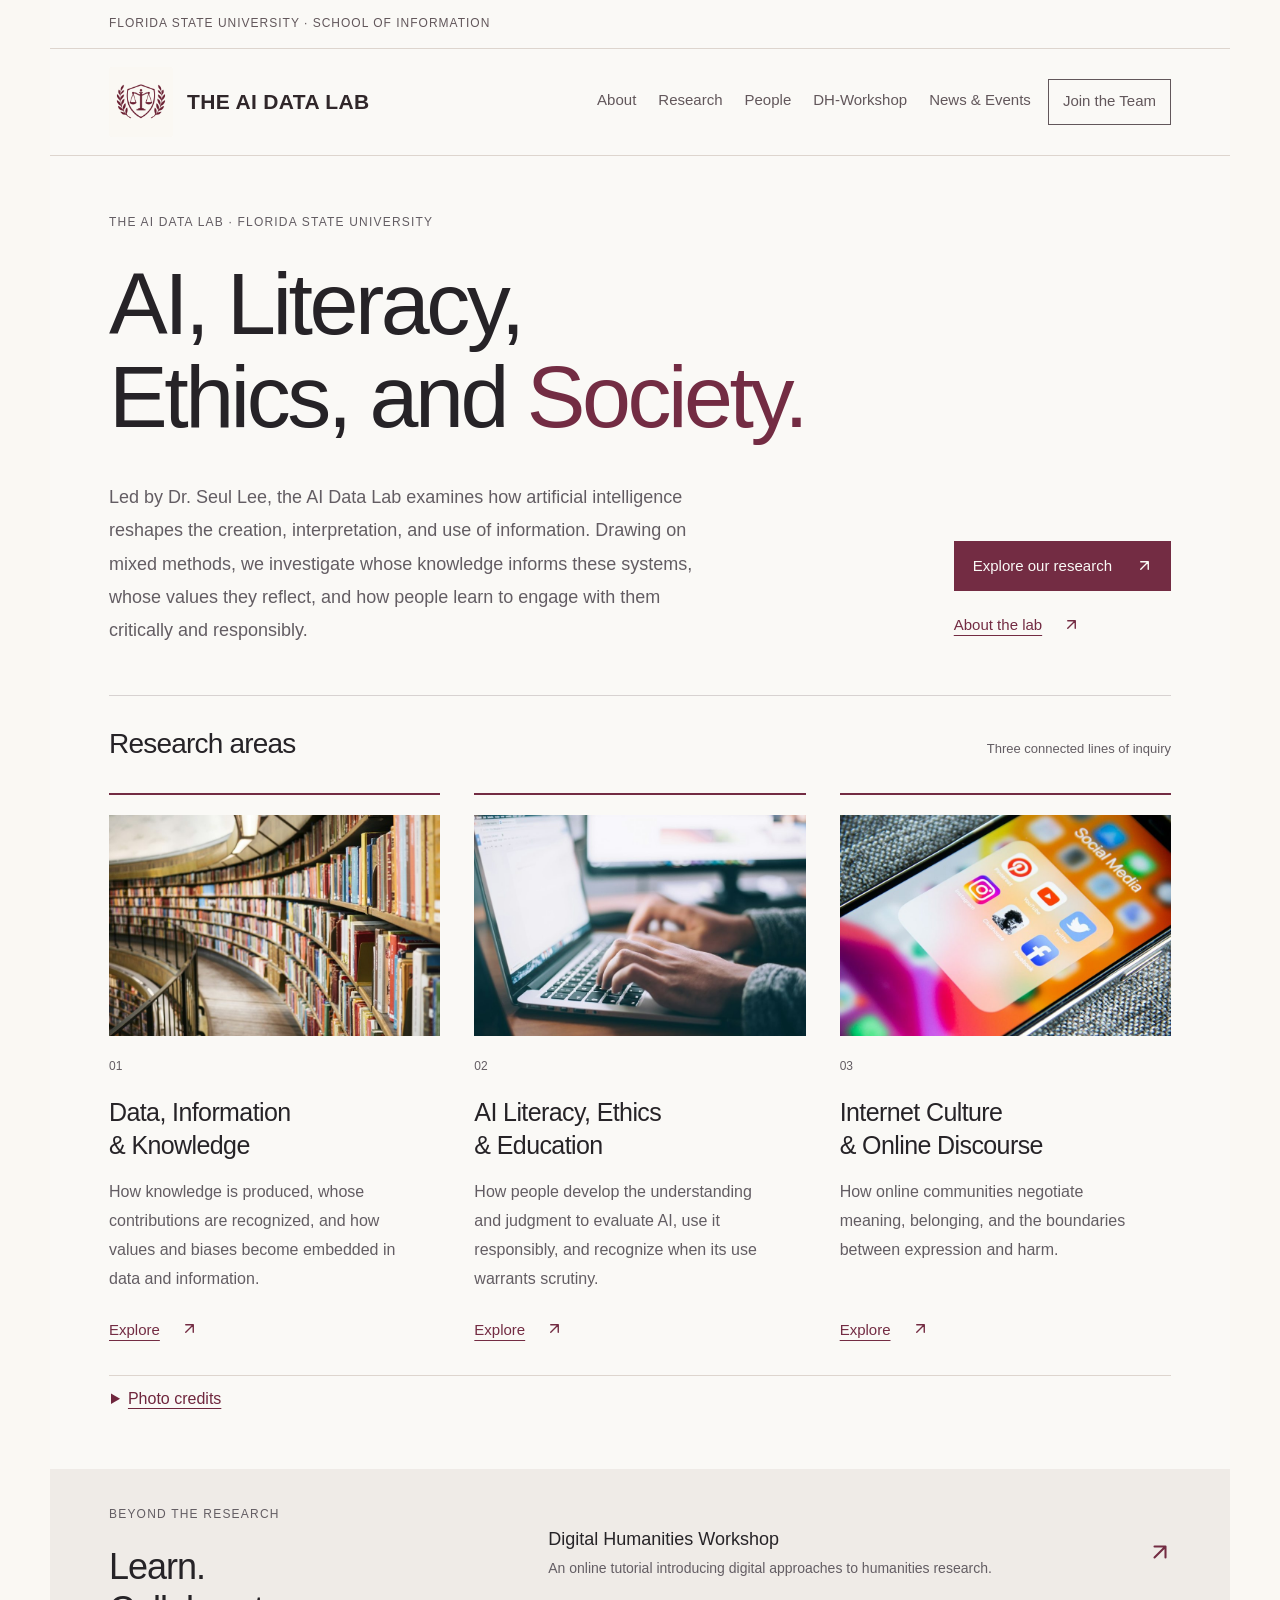
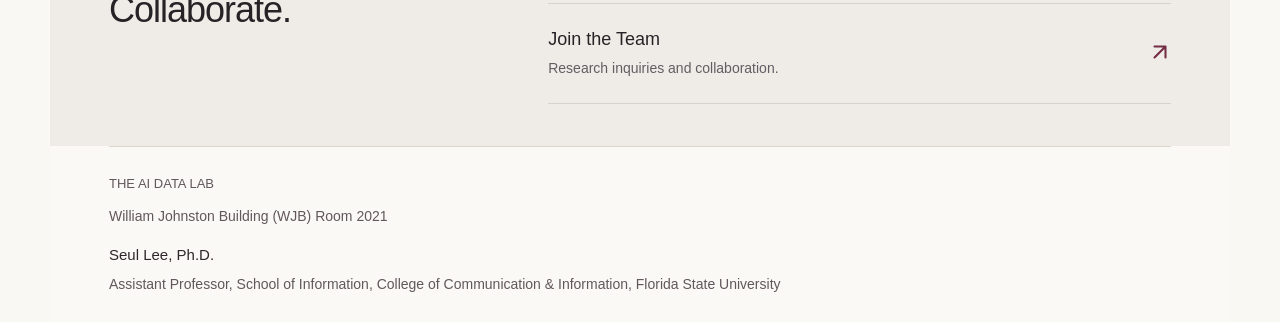
==== commit d1ba8cf2: "Add files via upload Update website" ====
--- a/index.html
+++ b/index.html
@@ -1,5 +1,5 @@
 <!doctype html>
-<html lang="en"><head><meta charset="utf-8"><meta name="viewport" content="width=device-width, initial-scale=1"><meta name="description" content="AI Data Lab at Florida State University: interdisciplinary research on AI, literacy, ethics, governance, and society."><meta name="color-scheme" content="light dark"><title>AI Data Lab | Florida State University</title><link rel="icon" href="[data-uri]" type="image/png"><style>
+<html lang="en"><head><meta charset="utf-8"><meta name="viewport" content="width=device-width, initial-scale=1"><meta name="description" content="The AI Data Lab studies AI literacy, ethics, governance, and digital culture through interdisciplinary research led by Dr. Seul Lee."><meta name="color-scheme" content="light dark"><title>AI Data Lab at FSU | AI Literacy, Ethics &amp; Society</title><link rel="icon" href="[data-uri]" type="image/png"><style>
 #adl-preview{--adl-paper:light-dark(#faf8f3,#1e1b1b);--adl-ink:light-dark(#30272a,#f6eeea);--adl-wine:light-dark(#6f263d,#e2acbb);--adl-muted:light-dark(#71666a,#bdb0b4);--adl-rule:light-dark(#ddd5ce,#4b3d42);--adl-panel:light-dark(#f0ece5,#2c2528);--adl-gold:light-dark(#9a783e,#d6b878);color-scheme:light dark;background:var(--adl-paper);color:var(--adl-ink);font:15px/1.65 Arial,Helvetica,sans-serif;min-width:0}
 #adl-preview *{box-sizing:border-box}#adl-preview h1,#adl-preview h2,#adl-preview h3,#adl-preview p{margin:0}#adl-preview button,#adl-preview a{font:inherit}#adl-preview button{cursor:auto}#adl-preview a{color:inherit}#adl-preview button:focus-visible,#adl-preview a:focus-visible{outline:2px solid var(--adl-gold);outline-offset:5px}#adl-preview .adl-top{padding:12px 5%;border-bottom:1px solid var(--adl-rule);font-size:10px;letter-spacing:2px;text-transform:uppercase;color:var(--adl-muted)}#adl-preview .adl-header{padding:22px 5%;display:flex;align-items:center;justify-content:space-between;gap:24px;border-bottom:1px solid var(--adl-rule)}#adl-preview .adl-brand{border:0;background:none;color:var(--adl-wine);display:flex;align-items:center;gap:12px;text-align:left;padding:0}#adl-preview .adl-mark{font-family:Georgia,serif;font-style:italic;font-size:34px;border:1px solid var(--adl-wine);width:44px;height:46px;display:grid;place-items:center;line-height:1}#adl-preview .adl-brand strong{font-size:16px;font-weight:500;letter-spacing:1px}#adl-preview .adl-brand small{display:block;font-size:10px;letter-spacing:1px;color:var(--adl-muted)}#adl-preview nav{display:flex;gap:22px;flex-wrap:wrap;align-items:center}#adl-preview nav button{padding:6px 0;background:none;border:0;border-bottom:1px solid transparent;color:var(--adl-muted);font-size:12px}#adl-preview nav button[aria-current="page"]{color:var(--adl-wine);border-bottom-color:var(--adl-wine)}#adl-preview nav button.adl-nav-join{padding:8px 14px;border:1px solid var(--adl-rule);color:var(--adl-ink)}#adl-preview .adl-hero{display:grid;grid-template-columns:1.15fr 1fr;align-items:center;gap:40px;padding:64px 5% 58px}#adl-preview .adl-eyebrow{font-size:10px;letter-spacing:2px;text-transform:uppercase;color:var(--adl-wine);display:block;margin-bottom:22px}#adl-preview h1{font:400 clamp(35px,5.1vw,61px)/1.09 Georgia,serif;letter-spacing:-1.8px}#adl-preview h1 em{font-weight:400;color:var(--adl-wine)}#adl-preview .adl-lead{max-width:470px;color:var(--adl-muted);font-size:15px;margin-top:24px;line-height:1.8}#adl-preview .adl-actions{display:flex;flex-wrap:wrap;gap:12px;margin-top:28px;align-items:center}#adl-preview .adl-action{border:1px solid var(--adl-wine);background:var(--adl-wine);color:var(--adl-paper);padding:12px 19px;font-size:12px;text-decoration:none;display:inline-flex;align-items:center;gap:20px}#adl-preview .adl-action.secondary{background:none;color:var(--adl-wine);border-color:var(--adl-rule)}#adl-preview .adl-art{padding:24px;background:var(--adl-panel);border-top:2px solid var(--adl-gold)}#adl-preview .adl-art img{width:100%;height:auto;display:block;background:#fff}#adl-preview .adl-art-label{display:flex;justify-content:space-between;gap:20px;margin-top:18px;font-size:9px;letter-spacing:1.2px;text-transform:uppercase;color:var(--adl-muted)}#adl-preview .adl-bar{border-block:1px solid var(--adl-rule);margin:0 5%;padding:17px 0;display:flex;gap:20px;justify-content:space-between;flex-wrap:wrap;font-size:10px;letter-spacing:1.5px;text-transform:uppercase;color:var(--adl-muted)}#adl-preview .adl-section{padding:48px 5%}#adl-preview .adl-section-head{display:flex;justify-content:space-between;align-items:end;gap:20px;margin-bottom:28px}#adl-preview h2{font:400 32px/1.2 Georgia,serif;letter-spacing:-.6px}#adl-preview .adl-textlink{border:0;background:none;color:var(--adl-wine);padding:0;font-size:12px;text-decoration:underline;text-underline-offset:5px}#adl-preview .adl-areas{display:grid;grid-template-columns:repeat(3,minmax(0,1fr));gap:28px}#adl-preview .adl-area{padding-top:18px;border-top:1px solid var(--adl-rule)}#adl-preview .adl-area i{color:var(--adl-gold);font-style:normal;font-size:11px;letter-spacing:1px}#adl-preview h3{font:400 21px/1.3 Georgia,serif;margin:14px 0 12px}#adl-preview .adl-area p,#adl-preview .adl-project p{font-size:13px;color:var(--adl-muted);line-height:1.75}#adl-preview .adl-projects{background:var(--adl-panel)}#adl-preview .adl-project{display:grid;grid-template-columns:1fr 1.1fr auto;align-items:center;gap:25px;padding:24px 0;border-top:1px solid var(--adl-rule)}#adl-preview .adl-project h3{margin:0;font-size:22px}#adl-preview .adl-project .adl-tag{font-size:9px;color:var(--adl-wine);text-transform:uppercase;letter-spacing:1.5px;margin-bottom:8px;display:block}#adl-preview .adl-invite{margin:44px 5%;padding:32px;border-left:2px solid var(--adl-gold);display:flex;align-items:center;justify-content:space-between;gap:24px}#adl-preview .adl-invite p{margin-top:10px;color:var(--adl-muted);font-size:13px;max-width:510px}#adl-preview footer{margin:0 5%;padding:25px 0;border-top:1px solid var(--adl-rule);display:flex;justify-content:space-between;gap:20px;font-size:11px;color:var(--adl-muted)}#adl-preview .adl-inner{padding:54px 5% 64px;min-height:500px}#adl-preview .adl-inner h1{font-size:48px}#adl-preview .adl-inner .adl-lead{max-width:650px;margin-bottom:36px}#adl-preview .adl-bio{display:grid;grid-template-columns:190px 1fr;gap:38px;margin-top:35px}#adl-preview .adl-bio img{width:100%;height:auto}#adl-preview .adl-bio p{color:var(--adl-muted);max-width:600px}#adl-preview .adl-email{overflow-wrap:anywhere;font-size:22px;color:var(--adl-wine)}#adl-preview [hidden]{display:none!important}
 @media(max-width:720px){#adl-preview .adl-header{align-items:flex-start;flex-direction:column;gap:18px}#adl-preview nav{gap:18px}#adl-preview .adl-hero{grid-template-columns:1fr;padding-block:38px;gap:30px}#adl-preview h1{font-size:46px}#adl-preview .adl-art{max-width:430px}#adl-preview .adl-areas{grid-template-columns:1fr;gap:22px}#adl-preview .adl-project{grid-template-columns:1fr;gap:10px}#adl-preview .adl-project>span{display:none}#adl-preview .adl-invite{margin-block:20px;display:block;padding:24px}#adl-preview .adl-invite .adl-action{margin-top:22px}#adl-preview .adl-section-head{align-items:start;flex-direction:column}#adl-preview .adl-bio{grid-template-columns:1fr}#adl-preview .adl-bio img{max-width:190px}#adl-preview footer{flex-direction:column}#adl-preview .adl-inner h1{font-size:38px}}
@@ -179,15 +179,55 @@
 #adl-preview .adl-research-nav{position:relative;display:inline-flex}#adl-preview .adl-research-dropdown{display:none;position:absolute;top:100%;left:-12px;z-index:20;min-width:190px;padding:10px 14px;background:var(--adl-paper,var(--adl-page-background));border:1px solid var(--adl-rule)}#adl-preview .adl-research-dropdown>a{display:flex;white-space:nowrap}#adl-preview .adl-research-nav:hover .adl-research-dropdown,#adl-preview .adl-research-nav:focus-within .adl-research-dropdown{display:block}
 
 #adl-preview .hm-theme-image{width:100%;aspect-ratio:3/2;height:auto;object-fit:cover;display:block;margin-bottom:18px}#adl-preview .hm-theme-grid article{padding-top:0;border:0}#adl-preview .hm-theme-number{margin-top:3px}#adl-preview .hm-image-credits{margin-top:23px;color:var(--hm-muted);font-size:12px;line-height:1.8}#adl-preview .hm-image-credits summary{min-height:44px;padding-block:10px}#adl-preview .hm-image-credits a{color:inherit;text-underline-offset:3px}
-</style></head>
+
+#adl-preview svg.adl-link-arrow{display:inline-block;width:1em;height:1em;min-width:1em;vertical-align:-.12em;flex-shrink:0;color:inherit;stroke:currentColor;fill:none}
+</style><script type="application/ld+json">{
+  "@context": "https://schema.org",
+  "@graph": [
+    {
+      "@type": "Organization",
+      "@id": "https://seul-leee.github.io/AI-data-lab/#lab",
+      "name": "The AI Data Lab",
+      "description": "The AI Data Lab studies AI literacy, ethics, governance, and digital culture through interdisciplinary research led by Dr. Seul Lee.",
+      "founder": {
+        "@id": "https://seul-leee.github.io/AI-data-lab/#seul-lee"
+      },
+      "email": "seul.lee@fsu.edu",
+      "location": {
+        "@type": "Place",
+        "name": "William Johnston Building (WJB) Room 2021"
+      },
+      "url": "https://seul-leee.github.io/AI-data-lab/"
+    },
+    {
+      "@type": "Person",
+      "@id": "https://seul-leee.github.io/AI-data-lab/#seul-lee",
+      "name": "Seul Lee",
+      "honorificSuffix": "Ph.D.",
+      "jobTitle": "Assistant Professor",
+      "worksFor": {
+        "@id": "https://seul-leee.github.io/AI-data-lab/#fsu"
+      },
+      "sameAs": [
+        "https://directory.cci.fsu.edu/seul-lee/"
+      ],
+      "url": "https://seul-leee.github.io/AI-data-lab/about.html"
+    },
+    {
+      "@type": "CollegeOrUniversity",
+      "@id": "https://seul-leee.github.io/AI-data-lab/#fsu",
+      "name": "Florida State University"
+    }
+  ]
+}</script><link rel="canonical" href="https://seul-leee.github.io/AI-data-lab/"></head>
 <body><div id="adl-preview"><a class="adl-skip" href="#adl-main">Skip to main content</a><div class="adl-top">Florida State University · School of Information</div>
 <header class="adl-header">
 <a href="index.html" class="adl-brand" aria-label="AI Data Lab home"><img class="adl-emblem" src="[data-uri]" alt=""><span><strong>THE AI DATA LAB</strong></span></a>
-<nav aria-label="Primary navigation"><a href="about.html">About</a><span class="adl-research-nav"><a href="current-projects.html">Research</a><span class="adl-research-dropdown"><a href="current-projects.html">Current Projects</a><a href="selected-work.html">Selected Work</a></span></span><a href="people.html">People</a><a href="https://khistory.mobirisesite.com/" target="_blank" rel="noopener noreferrer" aria-label="DH-Workshop: Online Digital Humanities Tutorial (opens in a new tab)">DH-Workshop</a><a href="news-events.html">News &amp; Events</a><a href="join-us.html" class="adl-nav-join">Join the Team</a></nav>
+<nav aria-label="Primary navigation"><a href="about.html">About</a><span class="adl-research-nav"><a href="current-projects.html">Research</a><span class="adl-research-dropdown"><a href="current-projects.html">Current Projects</a><a href="selected-work.html">Selected Work</a></span></span><a href="people.html">People</a><a href="dh-workshop.html">DH-Workshop</a><a href="news-events.html">News &amp; Events</a><a href="join-us.html" class="adl-nav-join">Join the Team</a></nav>
 </header>
 <main class="adl-main" id="adl-main" tabindex="-1"><section class="hm-home">
-<section class="hm-hero" aria-labelledby="hm-title"><p class="hm-kicker">The AI Data Lab · Florida State University</p><h1 id="hm-title">AI, Literacy,<br>Ethics, and <em>Society.</em></h1><div class="hm-hero-bottom"><p>Led by Dr. Seul Lee, the AI Data Lab examines how artificial intelligence reshapes the creation, interpretation, and use of information. Drawing on mixed methods, we investigate whose knowledge informs these systems, whose values they reflect, and how people learn to engage with them critically and responsibly.</p><div class="hm-actions"><a class="hm-button" href="current-projects.html">Explore our research <span aria-hidden="true">↗</span></a><a class="hm-link" href="about.html">About the lab <span aria-hidden="true">↗</span></a></div></div></section>
-<section class="hm-themes" aria-labelledby="hm-research-title"><div class="hm-section-top"><h2 id="hm-research-title">Research areas</h2><span>Three connected lines of inquiry</span></div><div class="hm-theme-grid"><article><img class="hm-theme-image" src="[data-uri]